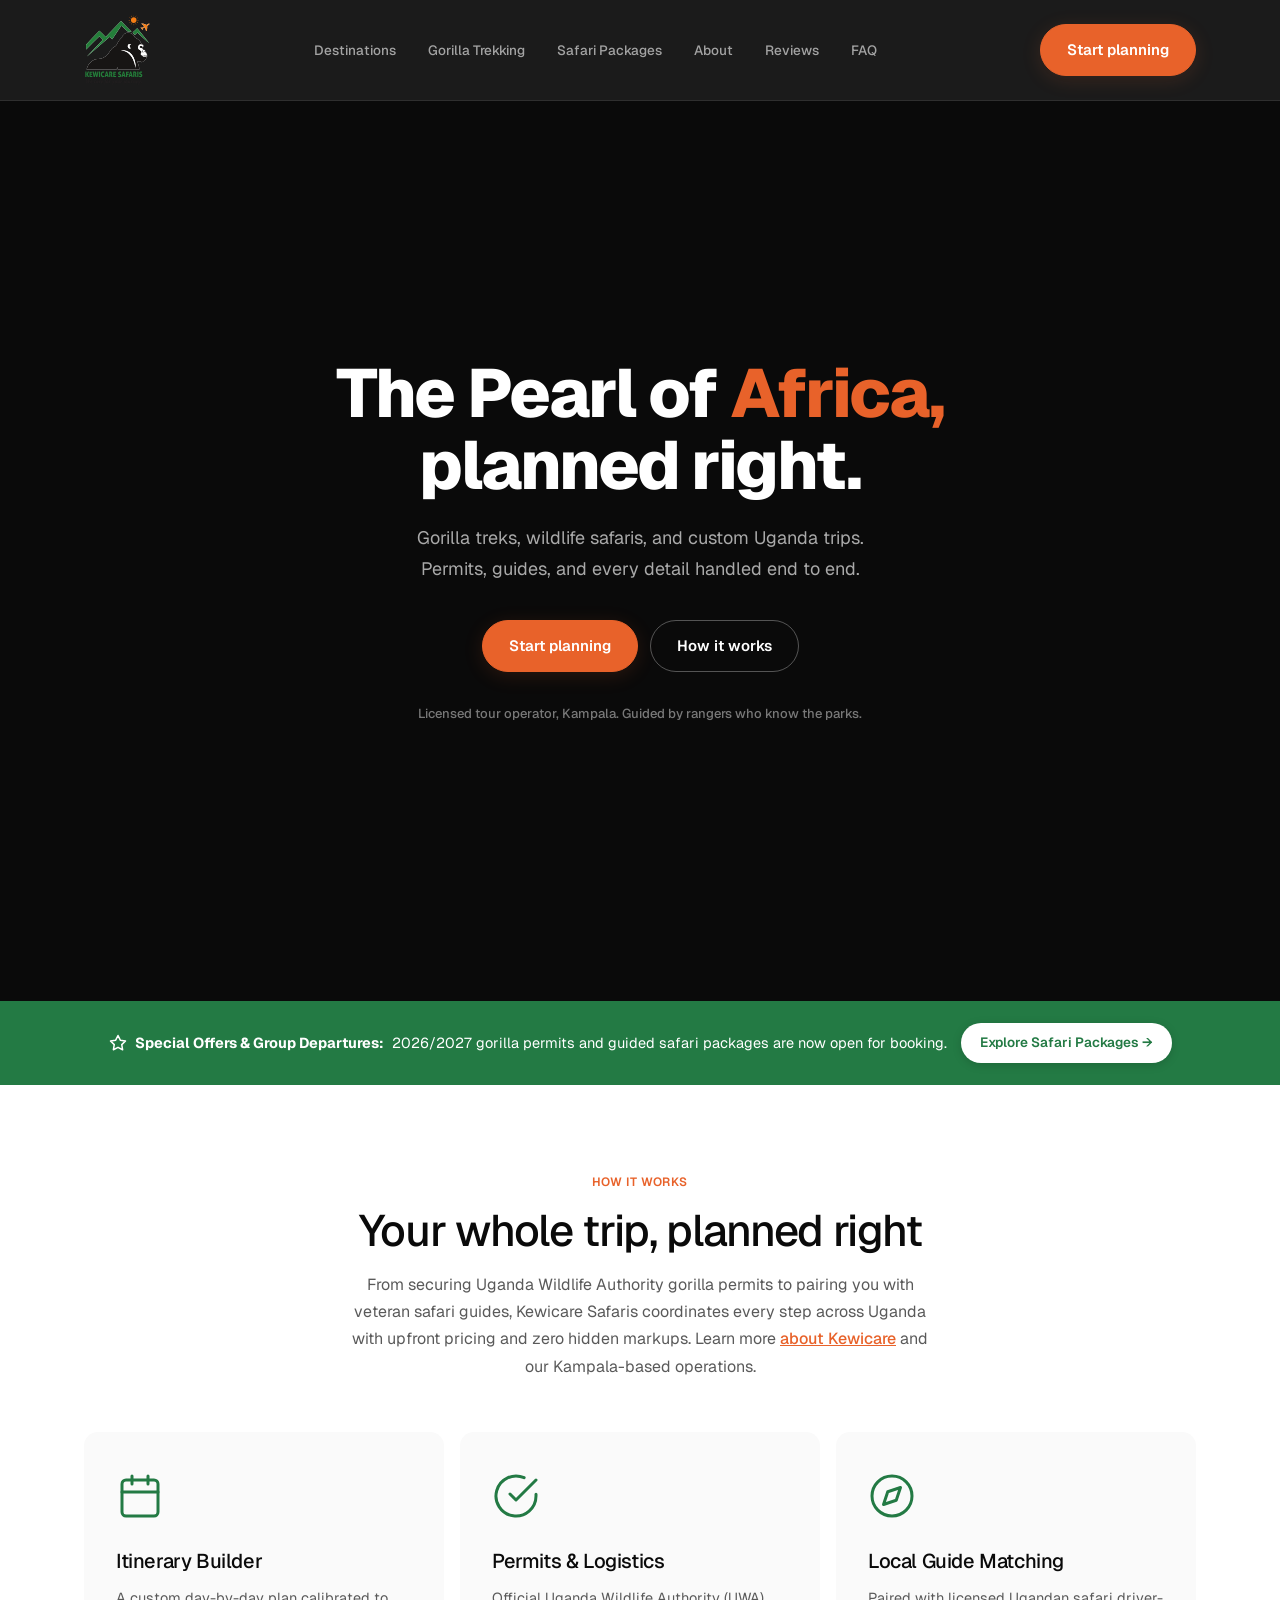
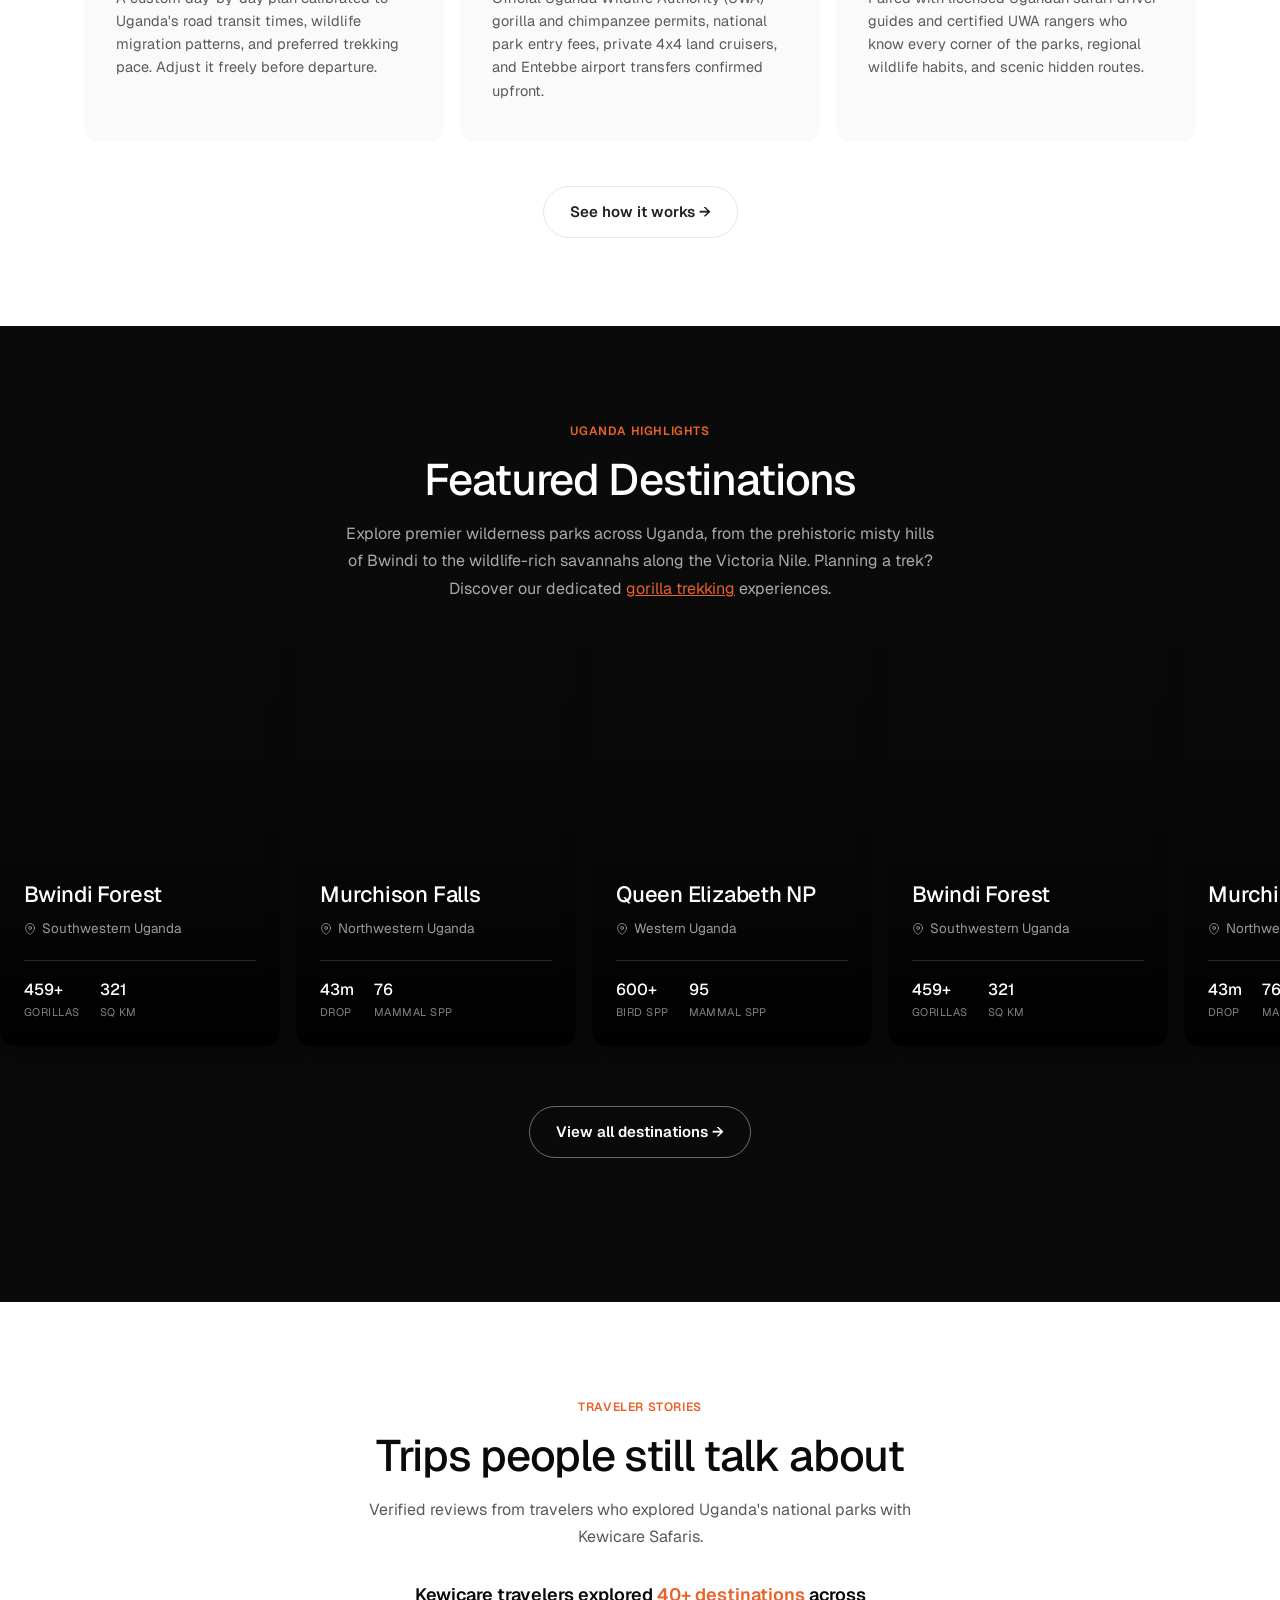
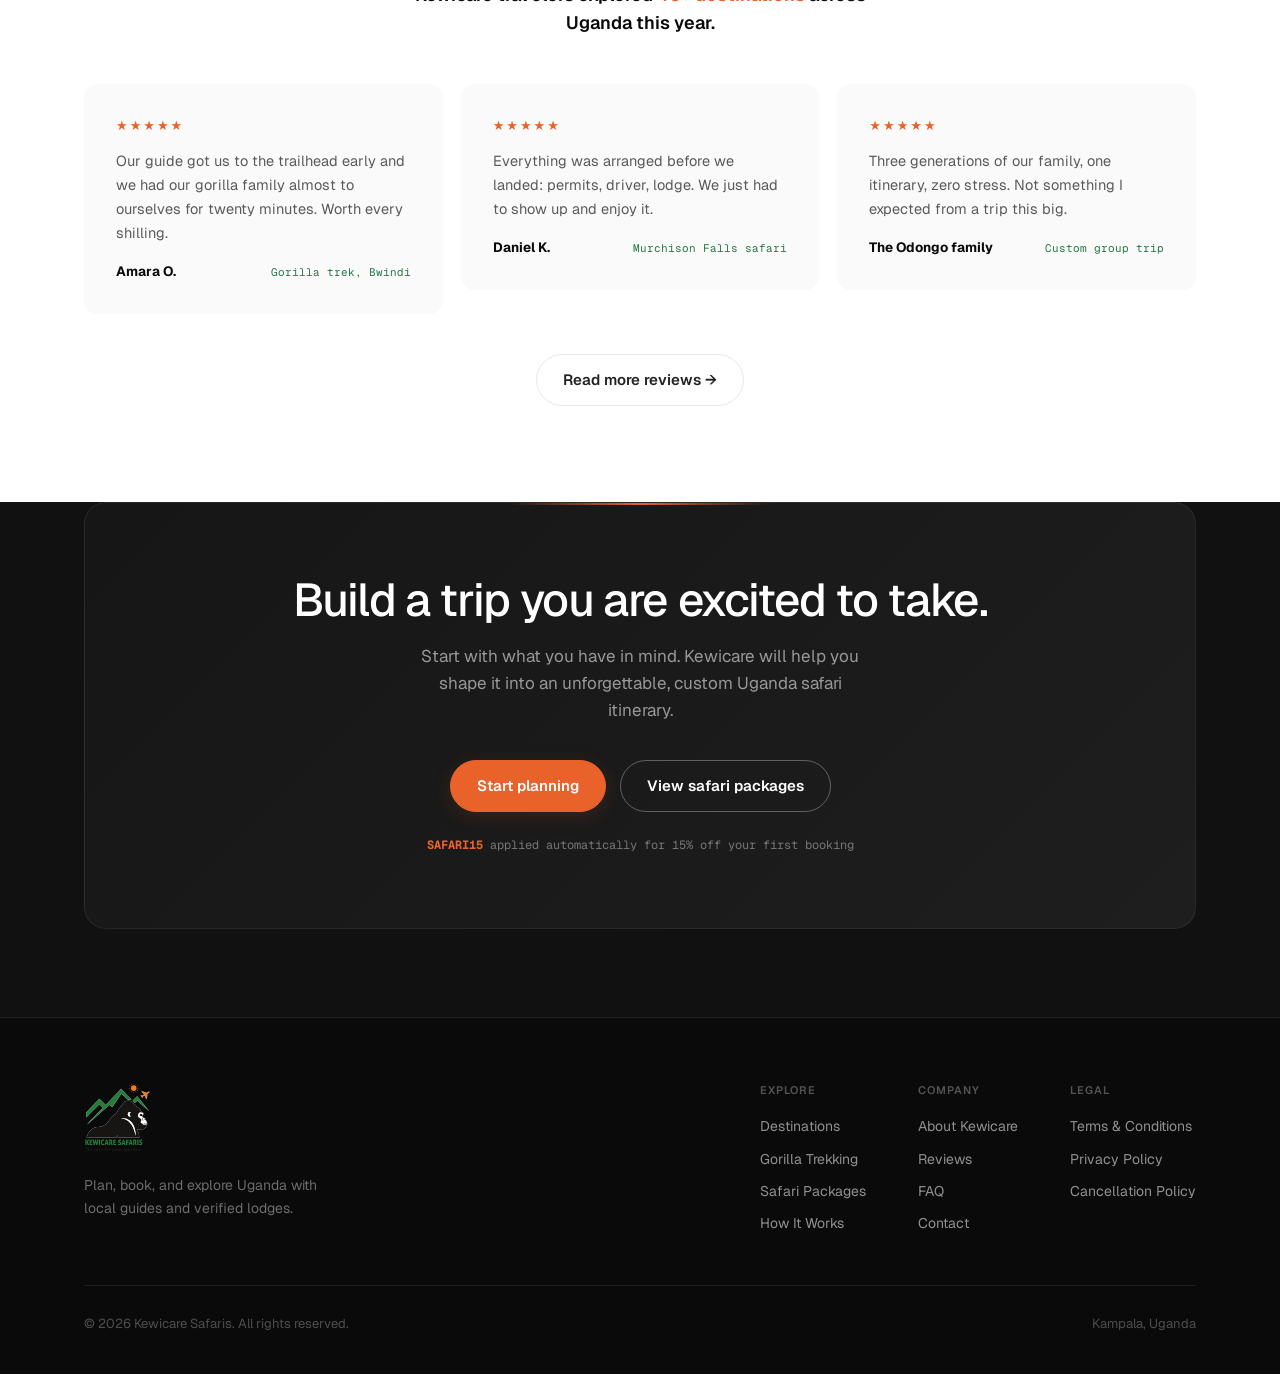
==== index.html @ a8f59663 "Optimize hero section image: add responsive AVIF (47KB mobile / 154KB desktop), WebP, preload tags, " ====
<!DOCTYPE html>
<html lang="en">
<head>
<meta charset="UTF-8">
<meta name="viewport" content="width=device-width, initial-scale=1.0">
<title>Kewicare Safaris | Gorilla Trekking &amp; Custom Uganda Safari Trips</title>
<meta name="description" content="Plan gorilla trekking, wildlife safaris, and custom Uganda trips with Kewicare Safaris. Permits, local guides, and itineraries handled end to end.">
<link rel="canonical" href="https://kewicare.com/">
<link rel="icon" type="image/png" href="/logos/favicon.png">
<link rel="icon" type="image/png" sizes="192x192" href="/logos/favicon-192.png">
<link rel="apple-touch-icon" sizes="192x192" href="/logos/favicon-192.png">
<meta name="robots" content="index, follow">
<meta name="theme-color" content="#0a0a0a">

<!-- Open Graph / Facebook -->
<meta property="og:type" content="website">
<meta property="og:site_name" content="Kewicare Safaris">
<meta property="og:title" content="Kewicare Safaris | Gorilla Trekking &amp; Custom Uganda Safari Trips">
<meta property="og:description" content="Plan gorilla trekking, wildlife safaris, and custom Uganda trips with Kewicare Safaris. Permits, local guides, and itineraries handled end to end.">
<meta property="og:url" content="https://kewicare.com/">
<meta property="og:image" content="https://kewicare.com/logos/kewicare-logo-500px.png">
<meta property="og:locale" content="en_US">

<!-- Twitter Card -->
<meta name="twitter:card" content="summary_large_image">
<meta name="twitter:title" content="Kewicare Safaris | Gorilla Trekking &amp; Custom Uganda Safari Trips">
<meta name="twitter:description" content="Plan gorilla trekking, wildlife safaris, and custom Uganda trips with Kewicare Safaris. Permits, local guides, and itineraries handled end to end.">
<meta name="twitter:image" content="https://kewicare.com/logos/kewicare-logo-500px.png">

<!-- Fonts -->
<link rel="preconnect" href="https://fonts.googleapis.com">
<link rel="preconnect" href="https://fonts.gstatic.com" crossorigin>
<link href="https://fonts.googleapis.com/css2?family=Geist:wght@300;400;500;600;700;800&family=Geist+Mono:wght@400;500;600&display=swap" rel="stylesheet">

<!-- Preload Critical Hero Image for Instant Display -->
<link rel="preload" as="image" href="/hero-section.avif" type="image/avif" media="(min-width: 769px)" fetchpriority="high">
<link rel="preload" as="image" href="/hero-section-mobile.avif" type="image/avif" media="(max-width: 768px)" fetchpriority="high">

<!-- Shared Stylesheet -->
<link rel="stylesheet" href="/css/styles.css">

<!-- Structured Data: WebSite with SearchAction -->
<script type="application/ld+json">
{
  "@context": "https://schema.org",
  "@type": "WebSite",
  "name": "Kewicare Safaris",
  "url": "https://kewicare.com/",
  "potentialAction": {
    "@type": "SearchAction",
    "target": "https://kewicare.com/destinations/?q={search_term_string}",
    "query-input": "required name=search_term_string"
  }
}
</script>

<!-- Structured Data: TravelAgency -->
<script type="application/ld+json">
{
  "@context": "https://schema.org",
  "@type": "TravelAgency",
  "name": "Kewicare Safaris",
  "description": "Plan gorilla trekking, wildlife safaris, and custom Uganda trips with Kewicare Safaris. Permits, local guides, and itineraries handled end to end.",
  "url": "https://kewicare.com/",
  "image": "https://kewicare.com/uganda-safari.jpg",
  "logo": "https://kewicare.com/logos/kewicare-logo-1000px.png",
  "telephone": "+256 700 000000",
  "email": "info@kewicare.com",
  "address": {
    "@type": "PostalAddress",
    "addressLocality": "Kampala",
    "addressCountry": "UG"
  },
  "geo": {
    "@type": "GeoCoordinates",
    "latitude": "0.3476",
    "longitude": "32.5825"
  },
  "openingHoursSpecification": {
    "@type": "OpeningHoursSpecification",
    "dayOfWeek": [
      "Monday",
      "Tuesday",
      "Wednesday",
      "Thursday",
      "Friday",
      "Saturday",
      "Sunday"
    ],
    "opens": "08:00",
    "closes": "20:00"
  },
  "areaServed": {
    "@type": "Country",
    "name": "Uganda"
  },
  "priceRange": "$$"
}
</script>
</head>
<body>

<header>
  <div class="wrap nav">
    <a class="logo" href="#top"><img src="/logos/kewicare-logo.svg" alt="Kewicare Safaris" class="logo-img"></a>
    <ul class="nav-links" id="nav-menu">
      <li><a href="/destinations/">Destinations</a></li>
      <li><a href="/gorilla-trekking/">Gorilla Trekking</a></li>
      <li><a href="/safari-packages/">Safari Packages</a></li>
      <li><a href="/about/">About</a></li>
      <li><a href="/reviews/">Reviews</a></li>
      <li><a href="/faq/">FAQ</a></li>
    </ul>
    <div class="nav-actions">
      <a class="btn btn-primary" href="/contact/">Start planning</a>
      <button id="nav-toggle-btn" class="nav-toggle-btn" aria-expanded="false" aria-controls="nav-menu" aria-label="Toggle menu">
        <svg class="icon-menu" width="22" height="22" viewBox="0 0 24 24" fill="none"><path d="M3 6h18M3 12h18M3 18h18" stroke="currentColor" stroke-width="2" stroke-linecap="round"/></svg>
        <svg class="icon-close" style="display:none;" width="22" height="22" viewBox="0 0 24 24" fill="none"><path d="M18 6L6 18M6 6l12 12" stroke="currentColor" stroke-width="2" stroke-linecap="round"/></svg>
      </button>
    </div>
  </div>
</header>

<main id="top">

  <!-- HERO SECTION -->
  <section class="hero" style="padding:0;">
    <div class="hero-art" aria-hidden="true">
      <picture>
        <source media="(max-width: 768px)" srcset="/hero-section-mobile.avif" type="image/avif">
        <source media="(max-width: 768px)" srcset="/hero-section-mobile.webp" type="image/webp">
        <source media="(max-width: 768px)" srcset="/hero-section-mobile.jpg" type="image/jpeg">
        <source srcset="/hero-section.avif" type="image/avif">
        <source srcset="/hero-section.webp" type="image/webp">
        <img src="/hero-section.jpg" alt="Boat cruising on the River Nile in Uganda with lush green hills and blue sky" style="width:100%;height:100%;object-fit:cover;" loading="eager" fetchpriority="high" decoding="async">
      </picture>
    </div>
    <div class="hero-scrim" aria-hidden="true"></div>
    <div class="hero-body">
      <h1>The Pearl of <em>Africa,</em> planned right.</h1>
      <p class="sub">Gorilla treks, wildlife safaris, and custom Uganda trips. Permits, guides, and every detail handled end to end.</p>
      <div class="hero-ctas">
        <a class="btn btn-primary" href="/contact/">Start planning</a>
        <a class="btn btn-ghost" href="/how-it-works/">How it works</a>
      </div>
      <p class="hero-credential">Licensed tour operator, Kampala. Guided by rangers who know the parks.</p>
    </div>
  </section>

  <!-- SPECIAL OFFERS BANNER -->
  <section style="background: var(--green-mid); padding: 22px 20px; text-align: center; color: var(--white);">
    <div class="wrap" style="display: flex; align-items: center; justify-content: center; gap: 14px; flex-wrap: wrap; font-size: 14.5px;">
      <span style="display: inline-flex; align-items: center; gap: 8px;">
        <svg width="18" height="18" viewBox="0 0 24 24" fill="none" stroke="currentColor" stroke-width="2" stroke-linecap="round" stroke-linejoin="round"><polygon points="12 2 15.09 8.26 22 9.27 17 14.14 18.18 21.02 12 17.77 5.82 21.02 7 14.14 2 9.27 8.91 8.26 12 2"/></svg>
        <strong>Special Offers &amp; Group Departures:</strong> 2026/2027 gorilla permits and guided safari packages are now open for booking.
      </span>
      <a href="/safari-packages/" class="btn" style="background: var(--white); color: var(--green-mid); padding: 8px 18px; font-size: 13.5px; font-weight: 600; box-shadow: 0 2px 10px rgba(0,0,0,0.15);">Explore Safari Packages &rarr;</a>
    </div>
  </section>

  <!-- VALUE PROPOSITION (3 Feature Cards) -->
  <section id="value-prop" style="padding: 88px 0;">
    <div class="wrap">
      <div class="section-head">
        <span class="eyebrow">How It Works</span>
        <h2>Your whole trip, planned right</h2>
        <p>From securing Uganda Wildlife Authority gorilla permits to pairing you with veteran safari guides, Kewicare Safaris coordinates every step across Uganda with upfront pricing and zero hidden markups. Learn more <a href="/about/" style="color: var(--orange); text-decoration: underline; font-weight: 500;">about Kewicare</a> and our Kampala-based operations.</p>
      </div>
      <div class="feature-grid">
        <div class="feature-card reveal-up">
          <svg viewBox="0 0 24 24" fill="none" stroke="currentColor" stroke-width="1.5" stroke-linecap="round" stroke-linejoin="round"><rect x="3" y="4" width="18" height="18" rx="2" ry="2"></rect><line x1="16" y1="2" x2="16" y2="6"></line><line x1="8" y1="2" x2="8" y2="6"></line><line x1="3" y1="10" x2="21" y2="10"></line></svg>
          <h3>Itinerary Builder</h3>
          <p>A custom day-by-day plan calibrated to Uganda's road transit times, wildlife migration patterns, and preferred trekking pace. Adjust it freely before departure.</p>
        </div>
        <div class="feature-card reveal-up">
          <svg viewBox="0 0 24 24" fill="none" stroke="currentColor" stroke-width="1.5" stroke-linecap="round" stroke-linejoin="round"><path d="M22 11.08V12a10 10 0 1 1-5.93-9.14"></path><polyline points="22 4 12 14.01 9 11.01"></polyline></svg>
          <h3>Permits &amp; Logistics</h3>
          <p>Official Uganda Wildlife Authority (UWA) gorilla and chimpanzee permits, national park entry fees, private 4x4 land cruisers, and Entebbe airport transfers confirmed upfront.</p>
        </div>
        <div class="feature-card reveal-up">
          <svg viewBox="0 0 24 24" fill="none" stroke="currentColor" stroke-width="1.5" stroke-linecap="round" stroke-linejoin="round"><circle cx="12" cy="12" r="10"></circle><polygon points="16.24 7.76 14.12 14.12 7.76 16.24 9.88 9.88 16.24 7.76"></polygon></svg>
          <h3>Local Guide Matching</h3>
          <p>Paired with licensed Ugandan safari driver-guides and certified UWA rangers who know every corner of the parks, regional wildlife habits, and scenic hidden routes.</p>
        </div>
      </div>
      <div style="text-align: center; margin-top: 44px;">
        <a href="/how-it-works/" class="btn btn-dark-outline">See how it works &rarr;</a>
      </div>
    </div>
  </section>

  <!-- DESTINATIONS PREVIEW (3 Cards Marquee) -->
  <section style="background: var(--black); padding: 96px 0 80px;">
    <div class="wrap">
      <div class="section-head" style="margin-bottom: 44px;">
        <span class="eyebrow" style="color: var(--orange);">Uganda Highlights</span>
        <h2 style="color: var(--white);">Featured Destinations</h2>
        <p style="color: rgba(255,255,255,.65);">Explore premier wilderness parks across Uganda, from the prehistoric misty hills of Bwindi to the wildlife-rich savannahs along the Victoria Nile. Planning a trek? Discover our dedicated <a href="/gorilla-trekking/" style="color: var(--orange); text-decoration: underline;">gorilla trekking</a> experiences.</p>
      </div>
    </div>
    <div class="dest-carousel-wrap" id="destinations">
      <div class="dest-carousel">
        
        <!-- Bwindi Forest -->
        <a href="/gorilla-trekking/" class="dest-card-img" style="background-image: url('https://images.unsplash.com/photo-1448375240586-882707db888b?auto=format&fit=crop&w=600&q=80');">
          <div class="dest-card-content">
            <h4>Bwindi Forest</h4>
            <div class="loc">
              <svg viewBox="0 0 24 24" fill="none" stroke="currentColor" stroke-width="2" stroke-linecap="round" stroke-linejoin="round"><path d="M21 10c0 7-9 13-9 13s-9-6-9-13a9 9 0 0 1 18 0z"/><circle cx="12" cy="10" r="3"/></svg>
              Southwestern Uganda
            </div>
            <div class="dest-stats-overlay">
              <div class="stat"><span>459+</span>Gorillas</div>
              <div class="stat"><span>321</span>Sq Km</div>
            </div>
          </div>
        </a>

        <!-- Murchison Falls -->
        <a href="/destinations/" class="dest-card-img" style="background-image: url('https://images.unsplash.com/photo-1433086966358-54859d0ed716?auto=format&fit=crop&w=600&q=80');">
          <div class="dest-card-content">
            <h4>Murchison Falls</h4>
            <div class="loc">
              <svg viewBox="0 0 24 24" fill="none" stroke="currentColor" stroke-width="2" stroke-linecap="round" stroke-linejoin="round"><path d="M21 10c0 7-9 13-9 13s-9-6-9-13a9 9 0 0 1 18 0z"/><circle cx="12" cy="10" r="3"/></svg>
              Northwestern Uganda
            </div>
            <div class="dest-stats-overlay">
              <div class="stat"><span>43m</span>Drop</div>
              <div class="stat"><span>76</span>Mammal Spp</div>
            </div>
          </div>
        </a>

        <!-- Queen Elizabeth NP -->
        <a href="/destinations/" class="dest-card-img" style="background-image: url('https://images.unsplash.com/photo-1516426122078-c23e76319801?auto=format&fit=crop&w=600&q=80');">
          <div class="dest-card-content">
            <h4>Queen Elizabeth NP</h4>
            <div class="loc">
              <svg viewBox="0 0 24 24" fill="none" stroke="currentColor" stroke-width="2" stroke-linecap="round" stroke-linejoin="round"><path d="M21 10c0 7-9 13-9 13s-9-6-9-13a9 9 0 0 1 18 0z"/><circle cx="12" cy="10" r="3"/></svg>
              Western Uganda
            </div>
            <div class="dest-stats-overlay">
              <div class="stat"><span>600+</span>Bird Spp</div>
              <div class="stat"><span>95</span>Mammal Spp</div>
            </div>
          </div>
        </a>

      </div>
      <div style="margin-top: 40px; text-align: center;">
        <a href="/destinations/" class="btn btn-ghost" style="border-color: rgba(255,255,255,0.4); color: var(--white);">View all destinations &rarr;</a>
      </div>
    </div>
  </section>

  <!-- SOCIAL PROOF SNIPPET (3 Testimonial Cards) -->
  <section class="reviews-bg" id="reviews" style="padding: 96px 0;">
    <div class="wrap">
      <div class="section-head" style="margin-bottom: 30px;">
        <span class="eyebrow">Traveler Stories</span>
        <h2>Trips people still talk about</h2>
        <p>Verified reviews from travelers who explored Uganda's national parks with Kewicare Safaris.</p>
      </div>
      <p class="stat-line">Kewicare travelers explored <em>40+ destinations</em> across Uganda this year.</p>
      <div class="wall">
        <div class="t-card reveal-up">
          <span class="stars">&#9733;&#9733;&#9733;&#9733;&#9733;</span>
          <p>Our guide got us to the trailhead early and we had our gorilla family almost to ourselves for twenty minutes. Worth every shilling.</p>
          <div class="t-meta">
            <span class="name">Amara O.</span>
            <span class="tag">Gorilla trek, Bwindi</span>
          </div>
        </div>
        <div class="t-card reveal-up">
          <span class="stars">&#9733;&#9733;&#9733;&#9733;&#9733;</span>
          <p>Everything was arranged before we landed: permits, driver, lodge. We just had to show up and enjoy it.</p>
          <div class="t-meta">
            <span class="name">Daniel K.</span>
            <span class="tag">Murchison Falls safari</span>
          </div>
        </div>
        <div class="t-card reveal-up">
          <span class="stars">&#9733;&#9733;&#9733;&#9733;&#9733;</span>
          <p>Three generations of our family, one itinerary, zero stress. Not something I expected from a trip this big.</p>
          <div class="t-meta">
            <span class="name">The Odongo family</span>
            <span class="tag">Custom group trip</span>
          </div>
        </div>
      </div>
      <div style="text-align: center; margin-top: 40px;">
        <a href="/reviews/" class="btn btn-outline">Read more reviews &rarr;</a>
      </div>
    </div>
  </section>

  <!-- FINAL CTA SECTION -->
  <section class="final-cta-section" id="cta" style="padding: 0 0 88px;">
    <div class="wrap">
      <div class="final-cta">
        <h2>Build a trip you are excited to take.</h2>
        <p class="sub-text">Start with what you have in mind. Kewicare will help you shape it into an unforgettable, custom Uganda safari itinerary.</p>
        <div style="display: flex; gap: 14px; justify-content: center; flex-wrap: wrap;">
          <a class="btn btn-primary" href="/contact/">Start planning</a>
          <a class="btn btn-ghost" href="/safari-packages/">View safari packages</a>
        </div>
        <p class="promo"><b>SAFARI15</b> applied automatically for 15% off your first booking</p>
      </div>
    </div>
  </section>

</main>

<footer>
  <div class="wrap">
    <div class="footer-grid">
      <div class="footer-brand">
        <a href="#top"><img src="/logos/kewicare-logo.svg" alt="Kewicare Safaris" class="footer-logo-img"></a>
        <p>Plan, book, and explore Uganda with local guides and verified lodges.</p>
      </div>
      <div class="footer-cols">
        <div class="footer-col">
          <h4>Explore</h4>
          <a href="/destinations/">Destinations</a>
          <a href="/gorilla-trekking/">Gorilla Trekking</a>
          <a href="/safari-packages/">Safari Packages</a>
          <a href="/how-it-works/">How It Works</a>
        </div>
        <div class="footer-col">
          <h4>Company</h4>
          <a href="/about/">About Kewicare</a>
          <a href="/reviews/">Reviews</a>
          <a href="/faq/">FAQ</a>
          <a href="/contact/">Contact</a>
        </div>
        <div class="footer-col">
          <h4>Legal</h4>
          <a href="#">Terms &amp; Conditions</a>
          <a href="#">Privacy Policy</a>
          <a href="#">Cancellation Policy</a>
        </div>
      </div>
    </div>
    <div class="footer-bottom">
      <span>&#169; 2026 Kewicare Safaris. All rights reserved.</span>
      <span>Kampala, Uganda</span>
    </div>
  </div>
</footer>

<script src="/js/main.js"></script>
<script async src="https://www.googletagmanager.com/gtag/js?id=G-98FLEWZEX5"></script>
<script>window.dataLayer=window.dataLayer||[];function gtag(){dataLayer.push(arguments);}gtag("js",new Date());gtag("config","G-98FLEWZEX5");</script>
<script defer src="/_vercel/insights/script.js"></script>
</body>
</html>
---- css/styles.css ----
/* ===== KEWICARE SAFARIS — SHARED STYLES ===== */

/* --- Design Tokens --- */
:root{
  --black:#0a0a0a; --black-soft:#111111; --black-card:#161616; --black-lift:#1e1e1e;
  --orange:#E8622A; --orange-deep:#C4521F; --orange-glow:rgba(232,98,42,.14);
  --green:#1B6B3A; --green-mid:#237A44;
  --white:#ffffff; --grey-50:#fafafa; --grey-100:#f4f4f4; --grey-200:#e8e8e8;
  --grey-400:#a0a0a0; --grey-600:#5a5a5a; --grey-800:#222222;
  --line:rgba(0,0,0,.07); --line-dark:rgba(255,255,255,.09);
  --radius-sm:8px; --radius-md:14px; --radius-lg:22px;
  --font-sans:"Geist",ui-sans-serif,system-ui,-apple-system,"Segoe UI",sans-serif;
  --font-mono:"Geist Mono",ui-monospace,"SFMono-Regular",Consolas,monospace;
  --wrap:1160px;
}

/* --- Reset --- */
*,*::before,*::after{box-sizing:border-box;}
html{scroll-behavior:smooth;}
@media(prefers-reduced-motion:reduce){html{scroll-behavior:auto;}*,*::before,*::after{animation-duration:.001ms!important;transition-duration:.001ms!important;}}
body{margin:0;font-family:var(--font-sans);color:var(--grey-800);background:var(--white);-webkit-font-smoothing:antialiased;text-rendering:optimizeLegibility;line-height:1.6;font-size:15px;}
img,svg{display:block;max-width:100%;}
a{color:inherit;text-decoration:none;}
ul{margin:0;padding:0;list-style:none;}
h1,h2,h3,h4,p{margin:0;}
h1{line-height:1.06;letter-spacing:-.03em;}
h2{line-height:1.12;letter-spacing:-.02em;}
h3{line-height:1.3;letter-spacing:-.01em;}
.wrap{width:100%;max-width:var(--wrap);margin-inline:auto;padding-inline:24px;}
:focus-visible{outline:2px solid var(--orange);outline-offset:3px;border-radius:4px;}
.eyebrow{font-family:var(--font-sans);font-size:12px;letter-spacing:.05em;text-transform:uppercase;font-weight:600;}

/* --- Buttons --- */
.btn{display:inline-flex;align-items:center;justify-content:center;gap:8px;padding:13px 26px;border-radius:999px;font-family:var(--font-sans);font-weight:600;font-size:15px;border:1.5px solid transparent;cursor:pointer;transition:transform .15s,background .2s,box-shadow .2s,border-color .2s;white-space:nowrap;}
.btn:hover{transform:translateY(-2px);}
.btn-primary{background:var(--orange);color:var(--white);border-color:var(--orange);box-shadow:0 4px 20px var(--orange-glow);}
.btn-primary:hover{background:var(--orange-deep);border-color:var(--orange-deep);box-shadow:0 8px 30px rgba(232,98,42,.3);}
.btn-ghost{background:transparent;color:var(--white);border-color:rgba(255,255,255,.3);}
.btn-ghost:hover{background:rgba(255,255,255,.08);border-color:rgba(255,255,255,.55);}
.btn-outline{background:transparent;color:var(--grey-800);border-color:var(--grey-200);}
.btn-outline:hover{background:var(--grey-100);}
.btn-dark-outline{background:transparent;color:var(--grey-800);border:1.5px solid var(--grey-200);}
.btn-dark-outline:hover{background:var(--grey-100);border-color:var(--grey-400);}

/* --- Header / Nav --- */
header{position:sticky;top:0;z-index:50;background:rgba(10,10,10,.93);backdrop-filter:blur(14px);border-bottom:1px solid var(--line-dark);transition:background .3s,box-shadow .3s;}
header.scrolled{background:rgba(10,10,10,.99);box-shadow:0 4px 32px rgba(0,0,0,.35);border-bottom-color:transparent;}
.nav{display:flex;align-items:center;justify-content:space-between;height:100px;color:var(--white);}
.logo{display:flex;align-items:center;}
.logo-img{height:72px;width:auto;display:block;}
.nav-links{display:flex;align-items:center;gap:32px;}
.nav-links a{font-size:13.5px;font-weight:500;color:rgba(255,255,255,.6);transition:color .2s;}
.nav-links a:hover,.nav-links a.active{color:var(--white);}
.nav-actions{display:flex;align-items:center;gap:12px;}
.nav-toggle-btn{display:none;background:transparent;border:none;padding:4px;color:var(--white);cursor:pointer;border-radius:6px;}

@media(max-width:900px){
  .nav-links{position:absolute;top:100px;left:0;right:0;background:var(--black-soft);flex-direction:column;align-items:stretch;padding:0;gap:0;border-bottom:1px solid var(--line-dark);z-index:49;opacity:0;visibility:hidden;transform:translateY(-8px) scaleY(0.98);transform-origin:top center;transition:opacity 0.25s ease, transform 0.25s ease, visibility 0.25s;display:flex;pointer-events:none;}
  .nav-links.open{opacity:1;visibility:visible;transform:translateY(0) scaleY(1);pointer-events:auto;}
  .nav-links li a{display:block;padding:16px 24px;font-size:16px;border-bottom:1px solid var(--line-dark);color:rgba(255,255,255,.75);}
  .nav-links li:last-child a{border-bottom:none;}
  .nav-toggle-btn{display:flex;align-items:center;justify-content:center;width:40px;height:40px;}
  .nav-actions .btn-ghost{display:none;}
}

/* --- Hero --- */
.hero{position:relative;background:var(--black);color:var(--white);overflow:hidden;min-height:100svh;display:flex;flex-direction:column;}
.hero-art{position:absolute;inset:0;width:100%;height:100%;}
.hero-art svg{width:100%;height:100%;}
.hero-scrim{position:absolute;inset:0;background:linear-gradient(160deg,rgba(10,10,10,.5) 0%,rgba(10,10,10,.35) 40%,rgba(10,10,10,.78) 75%,rgba(10,10,10,.97) 100%);}
.hero-body{position:relative;z-index:2;flex:1;display:flex;flex-direction:column;justify-content:center;padding:60px 24px 80px;max-width:720px;margin-inline:auto;width:100%;text-align:center;align-items:center;}
.hero h1{font-size:clamp(36px,6.5vw,68px);font-weight:800;letter-spacing:-0.03em;max-width:15ch;}
.hero h1 em{font-style:normal;color:var(--orange);}
.hero .sub{margin-top:22px;font-size:clamp(15px,1.8vw,18px);color:rgba(255,255,255,.65);max-width:42ch;line-height:1.7;}
.hero-ctas{display:flex;gap:12px;margin-top:36px;flex-wrap:wrap;justify-content:center;}
.hero-credential{margin-top:32px;font-size:13px;font-weight:500;color:rgba(255,255,255,.45);}

/* --- Destination Carousel --- */
.dest-carousel-wrap{width:100%;margin-inline:auto;padding-bottom:64px;position:relative;z-index:2;text-align:center;overflow:hidden;}
.dest-strip-label{font-family:var(--font-sans);font-size:12.5px;letter-spacing:.08em;text-transform:uppercase;color:rgba(255,255,255,.5);margin-bottom:24px;display:inline-block;padding-inline:24px;}
.dest-carousel{display:flex;gap:16px;padding:0 24px 20px;text-align:left;overflow:hidden;}
.dest-carousel.marquee-active{width:max-content;padding:0 0 20px;animation:dest-scroll 40s linear infinite;}
.dest-carousel.marquee-active:hover{animation-play-state:paused;}
@keyframes dest-scroll{0%{transform:translateX(0);}100%{transform:translateX(calc(-50% - 8px));}}
.dest-card-img{flex:0 0 280px;height:400px;border-radius:var(--radius-md);scroll-snap-align:start;position:relative;overflow:hidden;background-color:var(--black);background-size:cover;background-position:center;display:flex;flex-direction:column;justify-content:flex-end;padding:24px;box-shadow:0 12px 30px rgba(0,0,0,0.3);transition:transform 0.4s cubic-bezier(0.16, 1, 0.3, 1);}
.dest-card-img:hover{transform:translateY(-8px);}
.dest-card-img::before{content:"";position:absolute;inset:0;background:linear-gradient(to top, rgba(0,0,0,0.9) 0%, rgba(0,0,0,0.3) 50%, rgba(0,0,0,0) 100%);z-index:1;}
.dest-card-content{position:relative;z-index:2;}
.dest-card-content h4{font-size:22px;font-weight:500;color:var(--white);margin-bottom:6px;letter-spacing:-0.01em;}
.dest-card-content .loc{font-size:13.5px;color:rgba(255,255,255,.6);display:flex;align-items:center;gap:6px;}
.dest-card-content .loc svg{width:12px;height:12px;opacity:0.8;}
.dest-stats-overlay{display:flex;gap:20px;margin-top:20px;border-top:1px solid rgba(255,255,255,0.15);padding-top:16px;}
.dest-stats-overlay .stat{font-size:11px;color:rgba(255,255,255,.5);text-transform:uppercase;letter-spacing:.04em;}
.dest-stats-overlay .stat span{display:block;font-size:16px;font-weight:500;color:var(--white);text-transform:none;letter-spacing:normal;margin-bottom:2px;}

/* --- Sections (shared) --- */
section{padding:96px 0;}
.section-head{max-width:600px;margin:0 auto 52px;text-align:center;}
.section-head .eyebrow{color:var(--orange);margin-bottom:14px;display:block;}
.section-head h2{font-size:clamp(28px,4vw,44px);font-weight:500;letter-spacing:-0.03em;color:var(--black);}
.section-head p{margin-top:16px;font-size:16px;color:var(--grey-600);line-height:1.7;}

/* --- Feature Grid --- */
.feature-grid{display:grid;grid-template-columns:repeat(3,1fr);gap:16px;}
.feature-card{background:var(--grey-50);border:none;border-radius:var(--radius-md);padding:40px 32px;box-shadow:none;transition:background .3s;position:relative;overflow:hidden;}
.feature-card:hover{background:var(--grey-100);}
.feature-card svg{width:48px;height:48px;color:var(--green-mid);margin-bottom:28px;}
.feature-card h3{font-size:20px;font-weight:500;letter-spacing:-0.02em;margin-bottom:12px;color:var(--black);}
.feature-card p{font-size:14.5px;color:var(--grey-600);line-height:1.6;}
@media(max-width:900px){.feature-grid{grid-template-columns:repeat(2,1fr);}}
@media(max-width:560px){.feature-grid{grid-template-columns:1fr;gap:14px;}}

/* --- Compare / Why Kewicare --- */
.compare{background:var(--black);color:var(--white);}
.compare .section-head h2{color:var(--white);}
.compare .section-head p{color:rgba(255,255,255,.55);}
.why-grid{display:grid;grid-template-columns:repeat(2,1fr);gap:20px;}
.why-item{background:rgba(255,255,255,.03);border-radius:var(--radius-md);padding:32px 32px 28px;display:flex;gap:20px;align-items:flex-start;transition:background .3s;border:1px solid rgba(255,255,255,.04);}
.why-item:hover{background:rgba(255,255,255,.06);border-color:rgba(255,255,255,.08);}
.why-check{width:36px;height:36px;border-radius:10px;background:rgba(232,98,42,.1);display:flex;align-items:center;justify-content:center;flex-shrink:0;margin-top:2px;}
.why-check svg{width:18px;height:18px;color:var(--orange);}
.why-item h4{font-size:17px;font-weight:600;color:var(--white);margin-bottom:10px;letter-spacing:-0.01em;}
.why-item p{font-size:14.5px;color:rgba(255,255,255,.5);line-height:1.65;}
.compare-cta{text-align:center;margin-top:52px;}
@media(max-width:640px){.why-grid{grid-template-columns:1fr;}.why-item{padding:24px 22px 22px;}}
.no{color:rgba(255,255,255,.28);}

/* --- Testimonials / Reviews --- */
.reviews-bg{background:var(--white);}
.stat-line{text-align:center;max-width:520px;margin:0 auto 46px;font-size:18px;font-weight:600;color:var(--black);}
.stat-line em{color:var(--orange);font-style:normal;}
.wall{display:grid;grid-template-columns:repeat(3,1fr);gap:18px;align-items:start;}
.t-card{background:var(--grey-50);border:none;border-radius:var(--radius-md);padding:32px;box-shadow:none;transition:background .3s;}
.t-card:hover{background:var(--grey-100);}
.t-card .stars{color:var(--orange);font-size:13px;margin-bottom:12px;display:block;letter-spacing:2px;}
.t-card p{font-size:14.5px;color:var(--grey-600);line-height:1.65;}
.t-meta{margin-top:16px;display:flex;justify-content:space-between;align-items:baseline;font-family:var(--font-mono);font-size:11px;color:var(--grey-400);}
.t-meta .name{font-family:var(--font-sans);font-weight:700;color:var(--black);font-size:13.5px;}
.t-meta .tag{color:var(--green-mid);}

/* --- FAQ --- */
.faq{max-width:700px;margin:0 auto;}
.faq details{border-bottom:1px solid var(--grey-200);padding:22px 0;}
.faq details:first-child{border-top:1px solid var(--grey-200);}
.faq summary{cursor:pointer;list-style:none;display:flex;align-items:center;justify-content:space-between;gap:16px;font-weight:600;font-size:16px;line-height:1.4;color:var(--black);transition:color .2s;}
.faq summary::-webkit-details-marker{display:none;}
.faq summary::after{content:"+";font-size:22px;font-weight:300;color:var(--orange);flex:none;transition:transform .25s;width:28px;text-align:center;}
.faq details[open] summary::after{transform:rotate(45deg);}
.faq details[open] summary{color:var(--orange);}
.faq .a{margin-top:14px;font-size:15px;color:var(--grey-600);max-width:64ch;line-height:1.75;}
.faq .a p{margin-bottom:12px;}
.faq .a p:last-child{margin-bottom:0;}
.faq .a a{color:var(--orange);font-weight:600;text-decoration:underline;text-underline-offset:2px;transition:color .2s;}
.faq .a a:hover{color:var(--orange-deep);}
.faq .a ul{margin:10px 0 14px 20px;list-style:disc;}
.faq .a ul li{margin-bottom:6px;font-size:14.5px;color:var(--grey-600);line-height:1.65;}
.faq .a strong{color:var(--black);font-weight:600;}

/* --- FAQ Categories & Filter Pills --- */
.faq-category-nav{position:sticky;top:100px;z-index:40;background:rgba(255,255,255,.95);backdrop-filter:blur(10px);border-bottom:1px solid var(--grey-200);padding:14px 0;}
@media(max-width:640px){.faq-category-nav{top:80px;}}
.faq-pills{display:flex;gap:10px;overflow-x:auto;padding-bottom:2px;-webkit-overflow-scrolling:touch;scrollbar-width:none;}
.faq-pills::-webkit-scrollbar{display:none;}
.faq-pill{display:inline-block;font-size:13.5px;font-weight:600;color:var(--grey-600);background:var(--grey-100);padding:8px 18px;border-radius:999px;white-space:nowrap;transition:all .2s;border:1px solid transparent;text-decoration:none;}
.faq-pill:hover{background:var(--grey-200);color:var(--black);}
.faq-pill.active{background:var(--orange);color:var(--white);}
.faq-section-block{scroll-margin-top:165px;}

/* --- Final CTA --- */
.final-cta-section{background:var(--black-soft);}
.final-cta{background:linear-gradient(135deg,var(--black-card) 0%,var(--black-lift) 100%);border:1px solid rgba(255,255,255,.07);border-radius:var(--radius-lg);padding:72px 40px;text-align:center;position:relative;overflow:hidden;}
.final-cta::before{content:"";position:absolute;top:0;left:50%;transform:translateX(-50%);width:260px;height:2px;background:linear-gradient(90deg,transparent,var(--orange),transparent);}
.final-cta h2{font-size:clamp(30px,4.5vw,46px);font-weight:500;letter-spacing:-0.03em;color:var(--white);margin-bottom:16px;}
.final-cta .sub-text{color:rgba(255,255,255,.55);font-size:17px;margin-bottom:36px;max-width:42ch;margin-inline:auto;}
.promo{margin-top:24px;font-family:var(--font-mono);font-size:12px;color:rgba(255,255,255,.4);}
.promo b{color:var(--orange);}

/* --- Footer --- */
footer{padding:64px 0 40px;background:var(--black);color:rgba(255,255,255,.55);border-top:1px solid var(--line-dark);}
.footer-grid{display:flex;justify-content:space-between;gap:40px;flex-wrap:wrap;padding-bottom:40px;border-bottom:1px solid var(--line-dark);}
.footer-logo-img{height:72px;width:auto;display:block;margin-bottom:20px;}
.footer-brand p{color:rgba(255,255,255,.4);font-size:14px;max-width:26ch;line-height:1.65;}
.footer-cols{display:flex;gap:52px;flex-wrap:wrap;}
.footer-col h4{font-size:11px;text-transform:uppercase;letter-spacing:.09em;color:rgba(255,255,255,.3);margin-bottom:16px;font-weight:600;}
.footer-col a{display:block;font-size:14px;color:rgba(255,255,255,.55);margin-bottom:10px;transition:color .2s;}
.footer-col a:hover{color:var(--orange);}
.footer-bottom{display:flex;justify-content:space-between;align-items:center;padding-top:28px;font-size:13px;color:rgba(255,255,255,.28);flex-wrap:wrap;gap:10px;}

/* --- Animations --- */
.reveal-up{opacity:0;transform:translateY(28px);transition:opacity .7s cubic-bezier(.2,.8,.2,1),transform .7s cubic-bezier(.2,.8,.2,1);}
.reveal-up.active{opacity:1;transform:translateY(0);}
.feature-grid .feature-card:nth-child(1){transition-delay:.00s;}
.feature-grid .feature-card:nth-child(2){transition-delay:.08s;}
.feature-grid .feature-card:nth-child(3){transition-delay:.16s;}
.feature-grid .feature-card:nth-child(4){transition-delay:.00s;}
.feature-grid .feature-card:nth-child(5){transition-delay:.08s;}
.feature-grid .feature-card:nth-child(6){transition-delay:.16s;}

/* --- Breadcrumbs --- */
.breadcrumb{padding:16px 0 0;font-size:13px;color:var(--grey-400);}
.breadcrumb ol,.breadcrumb ul,.breadcrumb-list{list-style:none;margin:0;padding:0;}
.breadcrumb a{color:var(--grey-600);transition:color .2s;}
.breadcrumb a:hover{color:var(--orange);}
.breadcrumb span{margin:0 8px;color:var(--grey-200);}

/* --- Page Header (inner pages) --- */
.page-header{background:var(--black);color:var(--white);padding:120px 0 72px;text-align:center;position:relative;overflow:hidden;}
.page-header::after{content:"";position:absolute;bottom:0;left:50%;transform:translateX(-50%);width:120px;height:2px;background:linear-gradient(90deg,transparent,var(--orange),transparent);}
.page-header .eyebrow{color:var(--orange);margin-bottom:16px;display:block;}
.page-header h1{font-size:clamp(32px,5vw,52px);font-weight:700;letter-spacing:-0.03em;max-width:18ch;margin:0 auto;}
.page-header p{margin-top:18px;font-size:clamp(15px,1.6vw,18px);color:rgba(255,255,255,.6);max-width:48ch;margin-inline:auto;line-height:1.7;}

/* --- Content Sections (inner pages) --- */
.content-section{padding:80px 0;}
.content-section:nth-child(even){background:var(--grey-50);}
.content-block{max-width:760px;margin:0 auto;}
.content-block h2{font-size:clamp(24px,3.5vw,36px);font-weight:600;letter-spacing:-0.02em;color:var(--black);margin-bottom:20px;}
.content-block h3{font-size:20px;font-weight:600;margin-top:32px;margin-bottom:12px;color:var(--black);}
.content-block h4{font-size:16px;font-weight:600;margin-top:20px;margin-bottom:8px;color:var(--black);}
.content-block p{font-size:16px;color:var(--grey-600);line-height:1.8;margin-bottom:16px;}
.content-block a{color:var(--orange);text-decoration:underline;text-underline-offset:3px;font-weight:500;transition:color .2s;}
.content-block a:hover{color:var(--orange-deep);}
.content-block ul{margin:12px 0 20px 20px;list-style:disc;}
.content-block ul li{font-size:15px;color:var(--grey-600);line-height:1.7;margin-bottom:8px;}
.content-block ol{margin:12px 0 20px 20px;list-style:decimal;}
.content-block ol li{font-size:15px;color:var(--grey-600);line-height:1.7;margin-bottom:8px;}
.content-block strong{color:var(--black);}

/* Content Tables */
.content-table-wrap{width:100%;overflow-x:auto;margin:24px 0 32px;-webkit-overflow-scrolling:touch;border-radius:var(--radius-sm);border:1px solid var(--grey-200);}
.content-table{width:100%;border-collapse:collapse;font-size:14.5px;text-align:left;background:var(--white);}
.content-table th{background:var(--black);color:var(--white);padding:14px 18px;font-weight:600;font-size:13.5px;letter-spacing:.02em;white-space:nowrap;}
.content-table td{padding:14px 18px;border-bottom:1px solid var(--grey-200);color:var(--grey-800);vertical-align:top;}
.content-table tr:last-child td{border-bottom:none;}
.content-table tr:nth-child(even) td{background:var(--grey-50);}
.content-table td strong{color:var(--black);}

/* Packing & Feature Grid for Content Blocks */
.pack-grid{display:grid;grid-template-columns:repeat(2,1fr);gap:16px;margin:24px 0 28px;}
.pack-item{background:var(--white);border:1px solid var(--grey-200);border-radius:var(--radius-sm);padding:18px 20px;display:flex;gap:14px;align-items:flex-start;}
.pack-icon{color:var(--orange);flex-shrink:0;margin-top:2px;display:flex;}
.pack-item h4{font-size:15px;font-weight:600;color:var(--black);margin:0 0 4px;}
.pack-item p{font-size:13.5px;color:var(--grey-600);margin:0;line-height:1.55;}
@media(max-width:640px){.pack-grid{grid-template-columns:1fr;}}


/* --- Destination Grid (full page) --- */
.dest-grid{display:grid;grid-template-columns:repeat(2,1fr);gap:24px;}
.dest-grid .dest-card-img{flex:none;height:440px;width:100%;}
@media(max-width:700px){.dest-grid{grid-template-columns:1fr;}.dest-grid .dest-card-img{height:360px;}}

/* --- Contact Form --- */
.contact-grid{display:grid;grid-template-columns:1fr 1fr;gap:48px;align-items:start;}
.contact-info h3{font-size:20px;font-weight:600;color:var(--black);margin-bottom:16px;}
.contact-info p{font-size:15px;color:var(--grey-600);line-height:1.7;margin-bottom:24px;}
.contact-channel{display:flex;align-items:center;gap:14px;padding:16px 0;border-bottom:1px solid var(--grey-200);}
.contact-channel:last-child{border-bottom:none;}
.contact-channel svg{width:22px;height:22px;color:var(--orange);flex-shrink:0;}
.contact-channel .channel-label{font-size:12px;color:var(--grey-400);text-transform:uppercase;letter-spacing:.04em;}
.contact-channel .channel-value{font-size:15px;color:var(--black);font-weight:500;}
.contact-channel .channel-value a{color:var(--orange);transition:color .2s;}
.contact-channel .channel-value a:hover{color:var(--orange-deep);}

.contact-form label{display:block;font-size:13px;font-weight:600;color:var(--black);margin-bottom:6px;margin-top:20px;}
.contact-form label:first-child{margin-top:0;}
.contact-form input,.contact-form select,.contact-form textarea{width:100%;padding:13px 16px;border:1.5px solid var(--grey-200);border-radius:var(--radius-sm);font-family:var(--font-sans);font-size:15px;color:var(--grey-800);background:var(--white);transition:border-color .2s;}
.contact-form input:focus,.contact-form select:focus,.contact-form textarea:focus{outline:none;border-color:var(--orange);}
.contact-form textarea{resize:vertical;min-height:120px;}
.contact-form .btn{margin-top:24px;width:100%;}

@media(max-width:768px){.contact-grid{grid-template-columns:1fr;gap:32px;}}

/* --- Info Box / Highlight --- */
.info-box{background:var(--orange-glow);border:1px solid rgba(232,98,42,.2);border-radius:var(--radius-md);padding:28px 32px;margin:28px 0;}
.info-box h4{font-size:16px;font-weight:600;color:var(--orange-deep);margin-bottom:8px;}
.info-box p{font-size:14.5px;color:var(--grey-600);line-height:1.65;margin-bottom:0;}

/* --- Stats Row --- */
.stats-row{display:flex;gap:32px;justify-content:center;flex-wrap:wrap;padding:40px 0;}
.stat-item{text-align:center;min-width:120px;}
.stat-item .stat-number{font-size:clamp(28px,4vw,42px);font-weight:700;color:var(--orange);letter-spacing:-0.02em;}
.stat-item .stat-label{font-size:13px;color:var(--grey-400);text-transform:uppercase;letter-spacing:.04em;margin-top:4px;}

/* --- Responsive overrides --- */
@media(max-width:900px){.wall{grid-template-columns:repeat(2,1fr);}.footer-cols{gap:28px;}}
@media(max-width:640px){
  .nav{height:80px;}
  .logo-img{height:58px;}
  .nav-links{top:80px;}
  section{padding:64px 0;}
  .section-head{margin-bottom:38px;}
  .hero-body{padding:72px 20px 36px;}
  .hero h1{font-size:clamp(32px,9vw,46px);}
  .hero .sub{font-size:15px;}
  .hero-ctas{flex-direction:column;align-items:stretch;width:100%;max-width:310px;}
  .hero-ctas .btn{width:100%;justify-content:center;padding:15px 20px;}
  .dest-carousel-wrap{padding-bottom:40px;}
  .feature-grid{gap:12px;}
  .feature-card{padding:28px 24px;}
  .wall{grid-template-columns:1fr;}
  .final-cta{padding:44px 22px;}
  .final-cta .sub-text{margin-bottom:26px;font-size:15px;}
  .footer-grid{flex-direction:column;gap:28px;}
  .footer-cols{flex-direction:column;gap:22px;}
  .footer-bottom{flex-direction:column;align-items:flex-start;gap:6px;}
  .wrap{padding-inline:18px;}
  .page-header{padding:100px 0 56px;}
  .content-section{padding:56px 0;}
  .stats-row{gap:20px;}
}
@media(max-width:380px){.hero h1{font-size:30px;}}
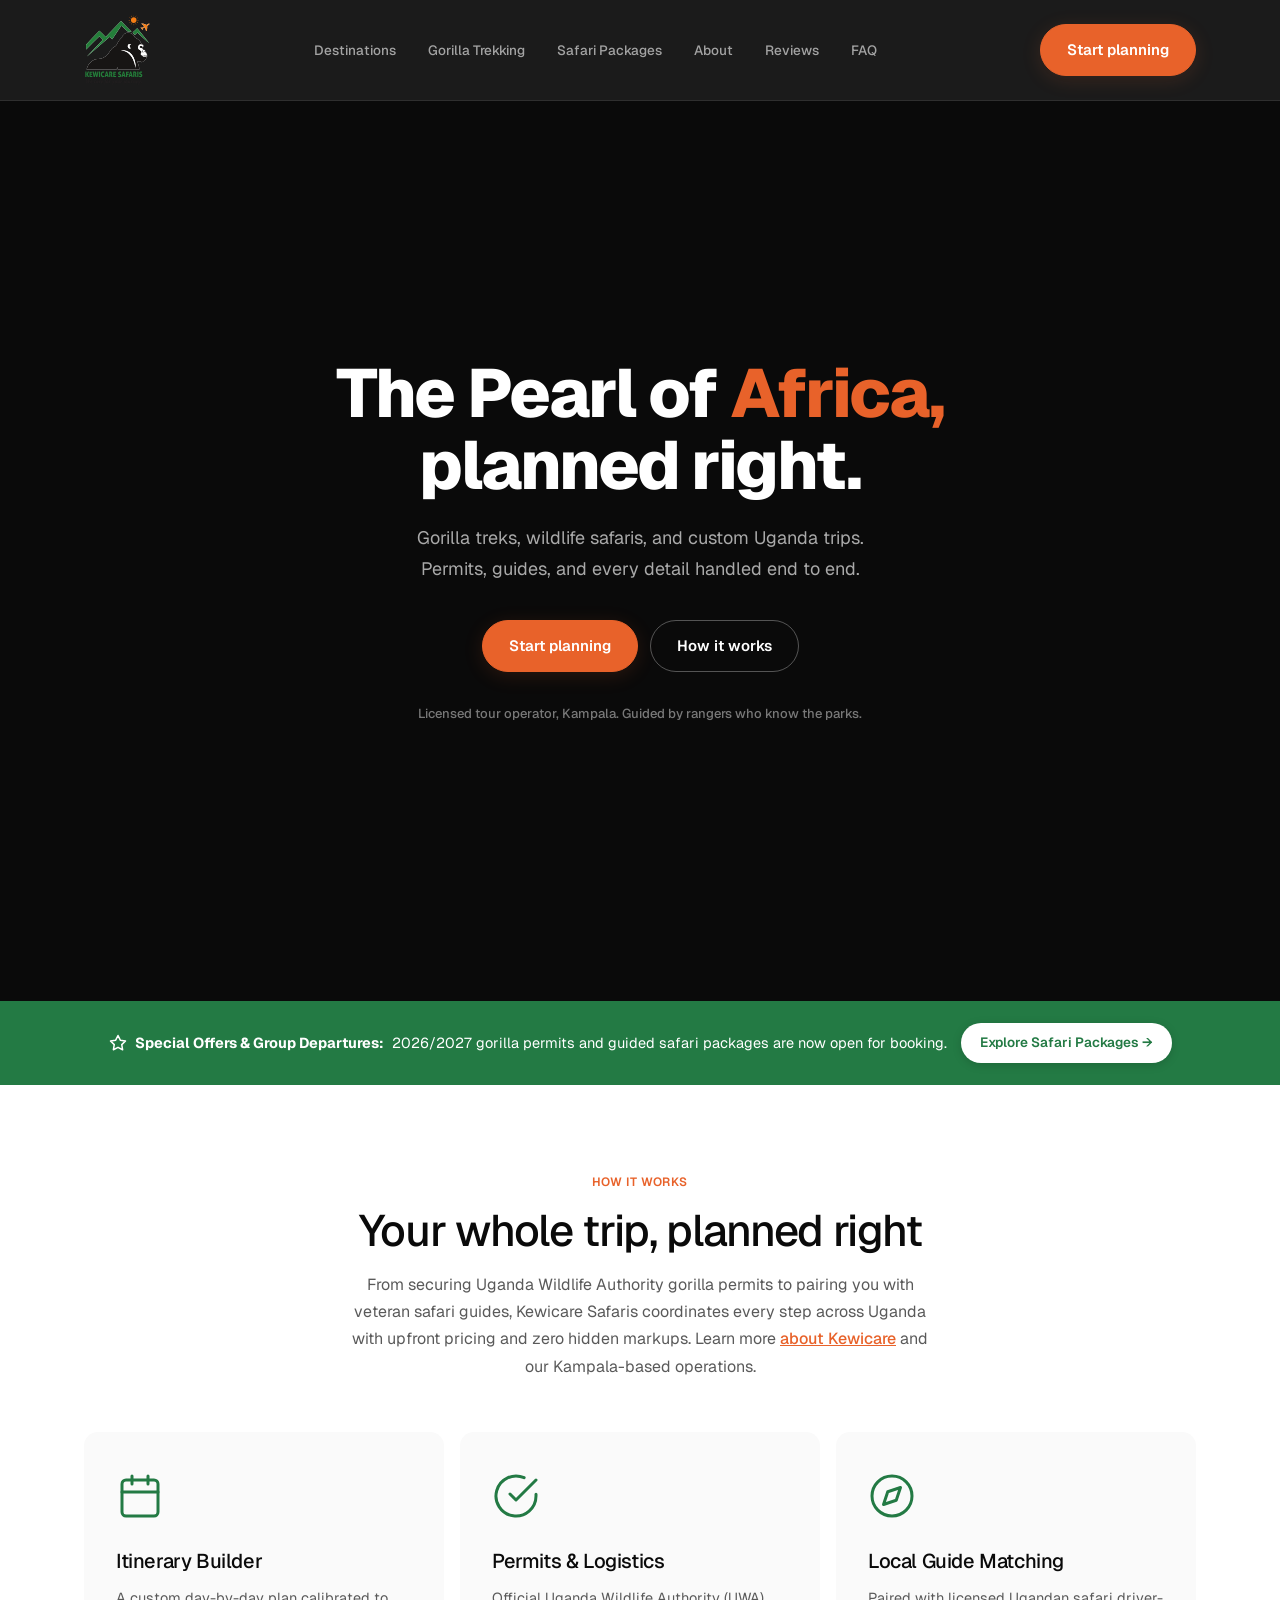
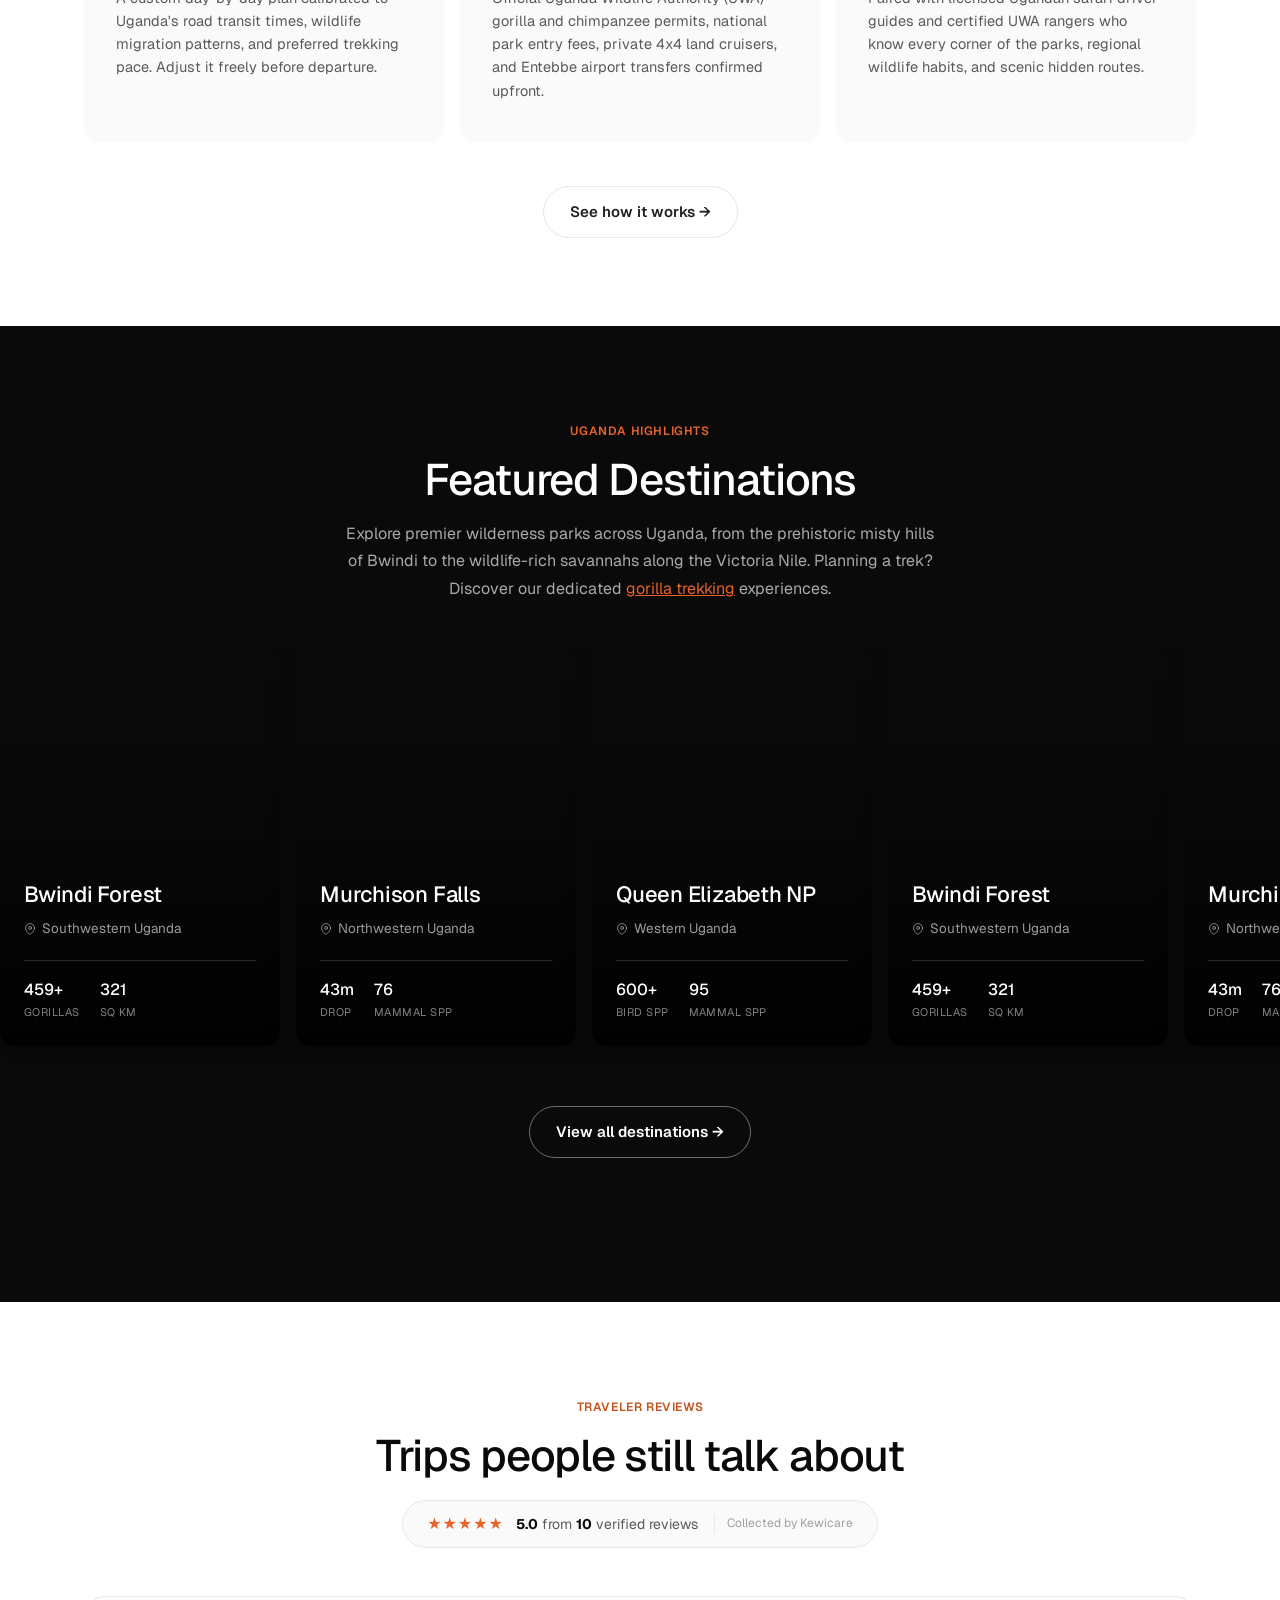
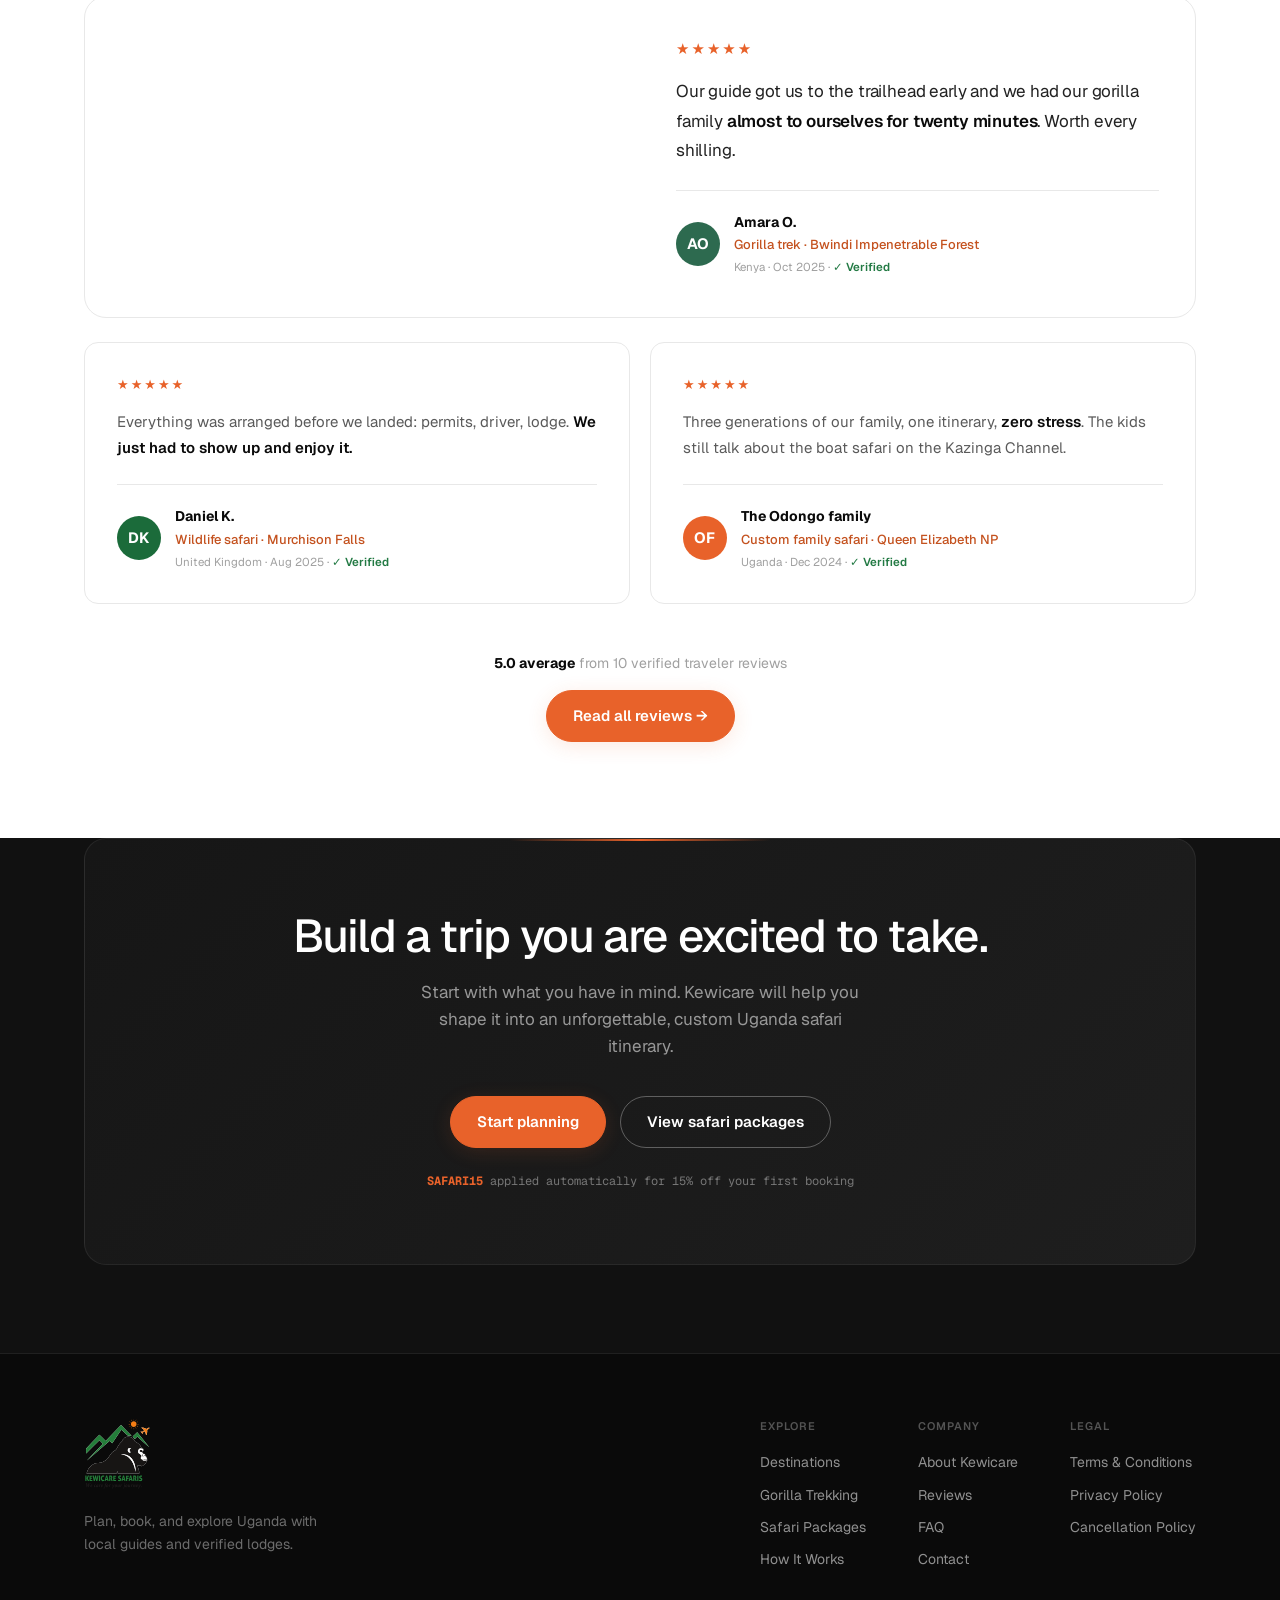
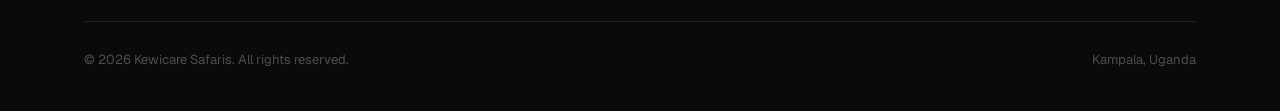
==== commit 2953be4b: "Redesign reviews section + cleanup: fix logo #top links, remove old hero files, rewrite social proof" ====
--- a/index.html
+++ b/index.html
@@ -102,7 +102,7 @@
 
 <header>
   <div class="wrap nav">
-    <a class="logo" href="#top"><img src="/logos/kewicare-logo.svg" alt="Kewicare Safaris" class="logo-img"></a>
+    <a class="logo" href="/"><img src="/logos/kewicare-logo.svg" alt="Kewicare Safaris" class="logo-img"></a>
     <ul class="nav-links" id="nav-menu">
       <li><a href="/destinations/">Destinations</a></li>
       <li><a href="/gorilla-trekking/">Gorilla Trekking</a></li>
@@ -253,44 +253,79 @@
     </div>
   </section>
 
-  <!-- SOCIAL PROOF SNIPPET (3 Testimonial Cards) -->
-  <section class="reviews-bg" id="reviews" style="padding: 96px 0;">
+  <!-- SOCIAL PROOF (Redesigned) -->
+  <section class="reviews-section">
     <div class="wrap">
-      <div class="section-head" style="margin-bottom: 30px;">
-        <span class="eyebrow">Traveler Stories</span>
+
+      <!-- Tight header: headline + aggregate rating, no filler -->
+      <div class="reviews-header">
+        <span class="eyebrow">Traveler Reviews</span>
         <h2>Trips people still talk about</h2>
-        <p>Verified reviews from travelers who explored Uganda's national parks with Kewicare Safaris.</p>
-      </div>
-      <p class="stat-line">Kewicare travelers explored <em>40+ destinations</em> across Uganda this year.</p>
-      <div class="wall">
-        <div class="t-card reveal-up">
+        <div class="aggregate-bar">
+          <span class="stars-lg">&#9733;&#9733;&#9733;&#9733;&#9733;</span>
+          <span><strong>5.0</strong> from <strong>10</strong> verified reviews</span>
+          <span class="source">Collected by Kewicare</span>
+        </div>
+      </div>
+
+      <!-- Featured review: strongest quote, with trip photo -->
+      <div class="review-featured reveal-up">
+        <div class="review-featured-photo" style="background-image: url('https://images.unsplash.com/photo-1448375240586-882707db888b?auto=format&fit=crop&w=800&q=80');" role="img" aria-label="Misty rainforest trail in Bwindi Impenetrable Forest, Uganda"></div>
+        <div class="review-featured-body">
           <span class="stars">&#9733;&#9733;&#9733;&#9733;&#9733;</span>
-          <p>Our guide got us to the trailhead early and we had our gorilla family almost to ourselves for twenty minutes. Worth every shilling.</p>
-          <div class="t-meta">
-            <span class="name">Amara O.</span>
-            <span class="tag">Gorilla trek, Bwindi</span>
-          </div>
-        </div>
-        <div class="t-card reveal-up">
+          <blockquote>
+            <p>Our guide got us to the trailhead early and we had our gorilla family <strong>almost to ourselves for twenty minutes</strong>. Worth every shilling.</p>
+          </blockquote>
+          <div class="reviewer">
+            <div class="reviewer-avatar" style="background:#2D6A4F;">AO</div>
+            <div class="reviewer-info">
+              <span class="reviewer-name">Amara O.</span>
+              <span class="reviewer-trip">Gorilla trek · Bwindi Impenetrable Forest</span>
+              <span class="reviewer-meta">Kenya · Oct 2025 · <span class="verified">✓ Verified</span></span>
+            </div>
+          </div>
+        </div>
+      </div>
+
+      <!-- Two supporting review cards -->
+      <div class="review-grid">
+        <div class="review-card reveal-up">
           <span class="stars">&#9733;&#9733;&#9733;&#9733;&#9733;</span>
-          <p>Everything was arranged before we landed: permits, driver, lodge. We just had to show up and enjoy it.</p>
-          <div class="t-meta">
-            <span class="name">Daniel K.</span>
-            <span class="tag">Murchison Falls safari</span>
-          </div>
-        </div>
-        <div class="t-card reveal-up">
+          <blockquote>
+            <p>Everything was arranged before we landed: permits, driver, lodge. <strong>We just had to show up and enjoy it.</strong></p>
+          </blockquote>
+          <div class="reviewer">
+            <div class="reviewer-avatar" style="background:#1B6B3A;">DK</div>
+            <div class="reviewer-info">
+              <span class="reviewer-name">Daniel K.</span>
+              <span class="reviewer-trip">Wildlife safari · Murchison Falls</span>
+              <span class="reviewer-meta">United Kingdom · Aug 2025 · <span class="verified">✓ Verified</span></span>
+            </div>
+          </div>
+        </div>
+
+        <div class="review-card reveal-up">
           <span class="stars">&#9733;&#9733;&#9733;&#9733;&#9733;</span>
-          <p>Three generations of our family, one itinerary, zero stress. Not something I expected from a trip this big.</p>
-          <div class="t-meta">
-            <span class="name">The Odongo family</span>
-            <span class="tag">Custom group trip</span>
-          </div>
-        </div>
-      </div>
-      <div style="text-align: center; margin-top: 40px;">
-        <a href="/reviews/" class="btn btn-outline">Read more reviews &rarr;</a>
-      </div>
+          <blockquote>
+            <p>Three generations of our family, one itinerary, <strong>zero stress</strong>. The kids still talk about the boat safari on the Kazinga Channel.</p>
+          </blockquote>
+          <div class="reviewer">
+            <div class="reviewer-avatar" style="background:#E8622A;">OF</div>
+            <div class="reviewer-info">
+              <span class="reviewer-name">The Odongo family</span>
+              <span class="reviewer-trip">Custom family safari · Queen Elizabeth NP</span>
+              <span class="reviewer-meta">Uganda · Dec 2024 · <span class="verified">✓ Verified</span></span>
+            </div>
+          </div>
+        </div>
+      </div>
+
+      <!-- CTA with aggregate context -->
+      <div class="reviews-cta">
+        <p class="reviews-cta-context"><strong>5.0 average</strong> from 10 verified traveler reviews</p>
+        <a href="/reviews/" class="btn btn-primary">Read all reviews &rarr;</a>
+      </div>
+
     </div>
   </section>
 
@@ -315,7 +350,7 @@
   <div class="wrap">
     <div class="footer-grid">
       <div class="footer-brand">
-        <a href="#top"><img src="/logos/kewicare-logo.svg" alt="Kewicare Safaris" class="footer-logo-img"></a>
+        <a href="/"><img src="/logos/kewicare-logo.svg" alt="Kewicare Safaris" class="footer-logo-img"></a>
         <p>Plan, book, and explore Uganda with local guides and verified lodges.</p>
       </div>
       <div class="footer-cols">
--- a/css/styles.css
+++ b/css/styles.css
@@ -125,18 +125,55 @@
 @media(max-width:640px){.why-grid{grid-template-columns:1fr;}.why-item{padding:24px 22px 22px;}}
 .no{color:rgba(255,255,255,.28);}
 
-/* --- Testimonials / Reviews --- */
-.reviews-bg{background:var(--white);}
-.stat-line{text-align:center;max-width:520px;margin:0 auto 46px;font-size:18px;font-weight:600;color:var(--black);}
-.stat-line em{color:var(--orange);font-style:normal;}
-.wall{display:grid;grid-template-columns:repeat(3,1fr);gap:18px;align-items:start;}
-.t-card{background:var(--grey-50);border:none;border-radius:var(--radius-md);padding:32px;box-shadow:none;transition:background .3s;}
-.t-card:hover{background:var(--grey-100);}
-.t-card .stars{color:var(--orange);font-size:13px;margin-bottom:12px;display:block;letter-spacing:2px;}
-.t-card p{font-size:14.5px;color:var(--grey-600);line-height:1.65;}
-.t-meta{margin-top:16px;display:flex;justify-content:space-between;align-items:baseline;font-family:var(--font-mono);font-size:11px;color:var(--grey-400);}
-.t-meta .name{font-family:var(--font-sans);font-weight:700;color:var(--black);font-size:13.5px;}
-.t-meta .tag{color:var(--green-mid);}
+/* --- Reviews / Social Proof (redesigned) --- */
+.reviews-section{background:var(--white);padding:96px 0;}
+.reviews-header{text-align:center;margin-bottom:48px;}
+.reviews-header .eyebrow{color:var(--orange-deep);margin-bottom:14px;display:block;}
+.reviews-header h2{font-size:clamp(28px,4vw,44px);font-weight:500;letter-spacing:-.03em;color:var(--black);text-wrap:balance;margin-bottom:20px;}
+.aggregate-bar{display:inline-flex;align-items:center;gap:12px;background:var(--grey-50);border:1px solid var(--grey-200);border-radius:999px;padding:10px 24px;font-size:14px;color:var(--grey-600);}
+.aggregate-bar .stars-lg{color:var(--orange);font-size:16px;letter-spacing:1px;}
+.aggregate-bar strong{color:var(--black);font-weight:700;}
+.aggregate-bar .source{color:var(--grey-400);font-size:12px;border-left:1px solid var(--grey-200);padding-left:12px;margin-left:4px;}
+
+/* Featured review card */
+.review-featured{display:grid;grid-template-columns:1fr 1fr;border-radius:var(--radius-lg);overflow:hidden;border:1px solid var(--grey-200);margin-bottom:24px;min-height:320px;}
+.review-featured-photo{background-size:cover;background-position:center;min-height:280px;}
+.review-featured-body{padding:40px 36px;display:flex;flex-direction:column;justify-content:center;}
+.review-featured-body .stars{color:var(--orange);font-size:15px;letter-spacing:2px;margin-bottom:16px;display:block;}
+.review-featured-body blockquote{margin:0;font-size:17px;color:var(--grey-800);line-height:1.75;letter-spacing:-.01em;}
+.review-featured-body blockquote strong{color:var(--black);font-weight:600;}
+
+/* Review grid */
+.review-grid{display:grid;grid-template-columns:repeat(2,1fr);gap:20px;margin-bottom:40px;}
+.review-card{background:var(--white);border:1px solid var(--grey-200);border-radius:var(--radius-md);padding:32px;display:flex;flex-direction:column;transition:border-color .2s,box-shadow .2s;}
+.review-card:hover{border-color:var(--grey-400);box-shadow:0 4px 20px rgba(0,0,0,.04);}
+.review-card .stars{color:var(--orange);font-size:13px;letter-spacing:2px;margin-bottom:14px;display:block;}
+.review-card blockquote{margin:0;font-size:15px;color:var(--grey-600);line-height:1.7;flex:1;}
+.review-card blockquote strong{color:var(--black);font-weight:600;}
+
+/* Reviewer info (shared between featured + cards) */
+.reviewer{display:flex;align-items:center;gap:14px;margin-top:24px;padding-top:20px;border-top:1px solid var(--grey-200);}
+.reviewer-avatar{width:44px;height:44px;border-radius:50%;display:flex;align-items:center;justify-content:center;font-size:15px;font-weight:700;color:var(--white);flex-shrink:0;letter-spacing:.02em;}
+.reviewer-info{display:flex;flex-direction:column;gap:2px;}
+.reviewer-name{font-size:14px;font-weight:700;color:var(--black);}
+.reviewer-trip{font-size:13px;color:var(--orange-deep);font-weight:500;}
+.reviewer-meta{font-size:11.5px;color:var(--grey-400);}
+.reviewer-meta .verified{color:var(--green-mid);font-weight:600;}
+
+/* Reviews CTA */
+.reviews-cta{text-align:center;padding-top:8px;}
+.reviews-cta-context{font-size:14px;color:var(--grey-400);margin-bottom:16px;}
+.reviews-cta-context strong{color:var(--black);}
+
+@media(max-width:768px){
+  .review-featured{grid-template-columns:1fr;}
+  .review-featured-photo{min-height:220px;}
+  .review-featured-body{padding:28px 24px;}
+  .review-featured-body blockquote{font-size:16px;}
+  .review-grid{grid-template-columns:1fr;}
+  .aggregate-bar{flex-wrap:wrap;justify-content:center;gap:8px;}
+  .aggregate-bar .source{border-left:none;padding-left:0;margin-left:0;}
+}
 
 /* --- FAQ --- */
 .faq{max-width:700px;margin:0 auto;}
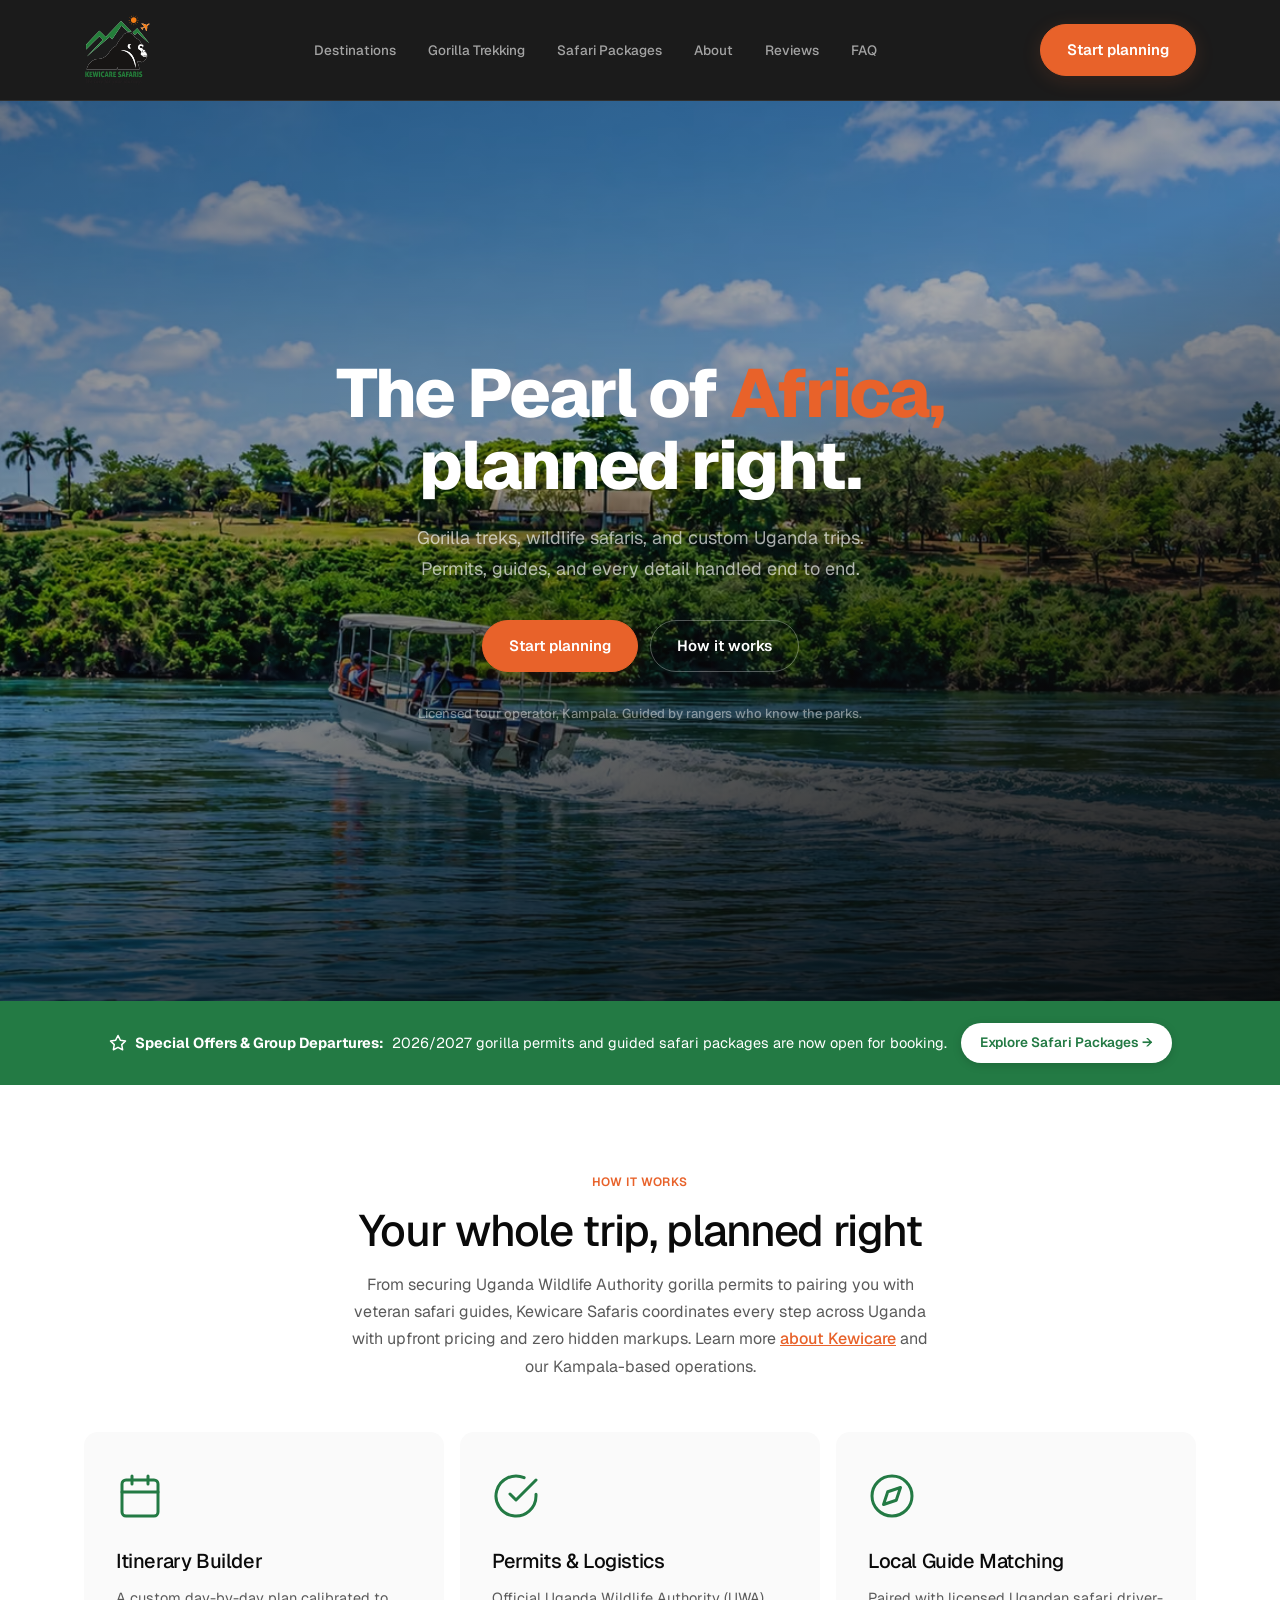
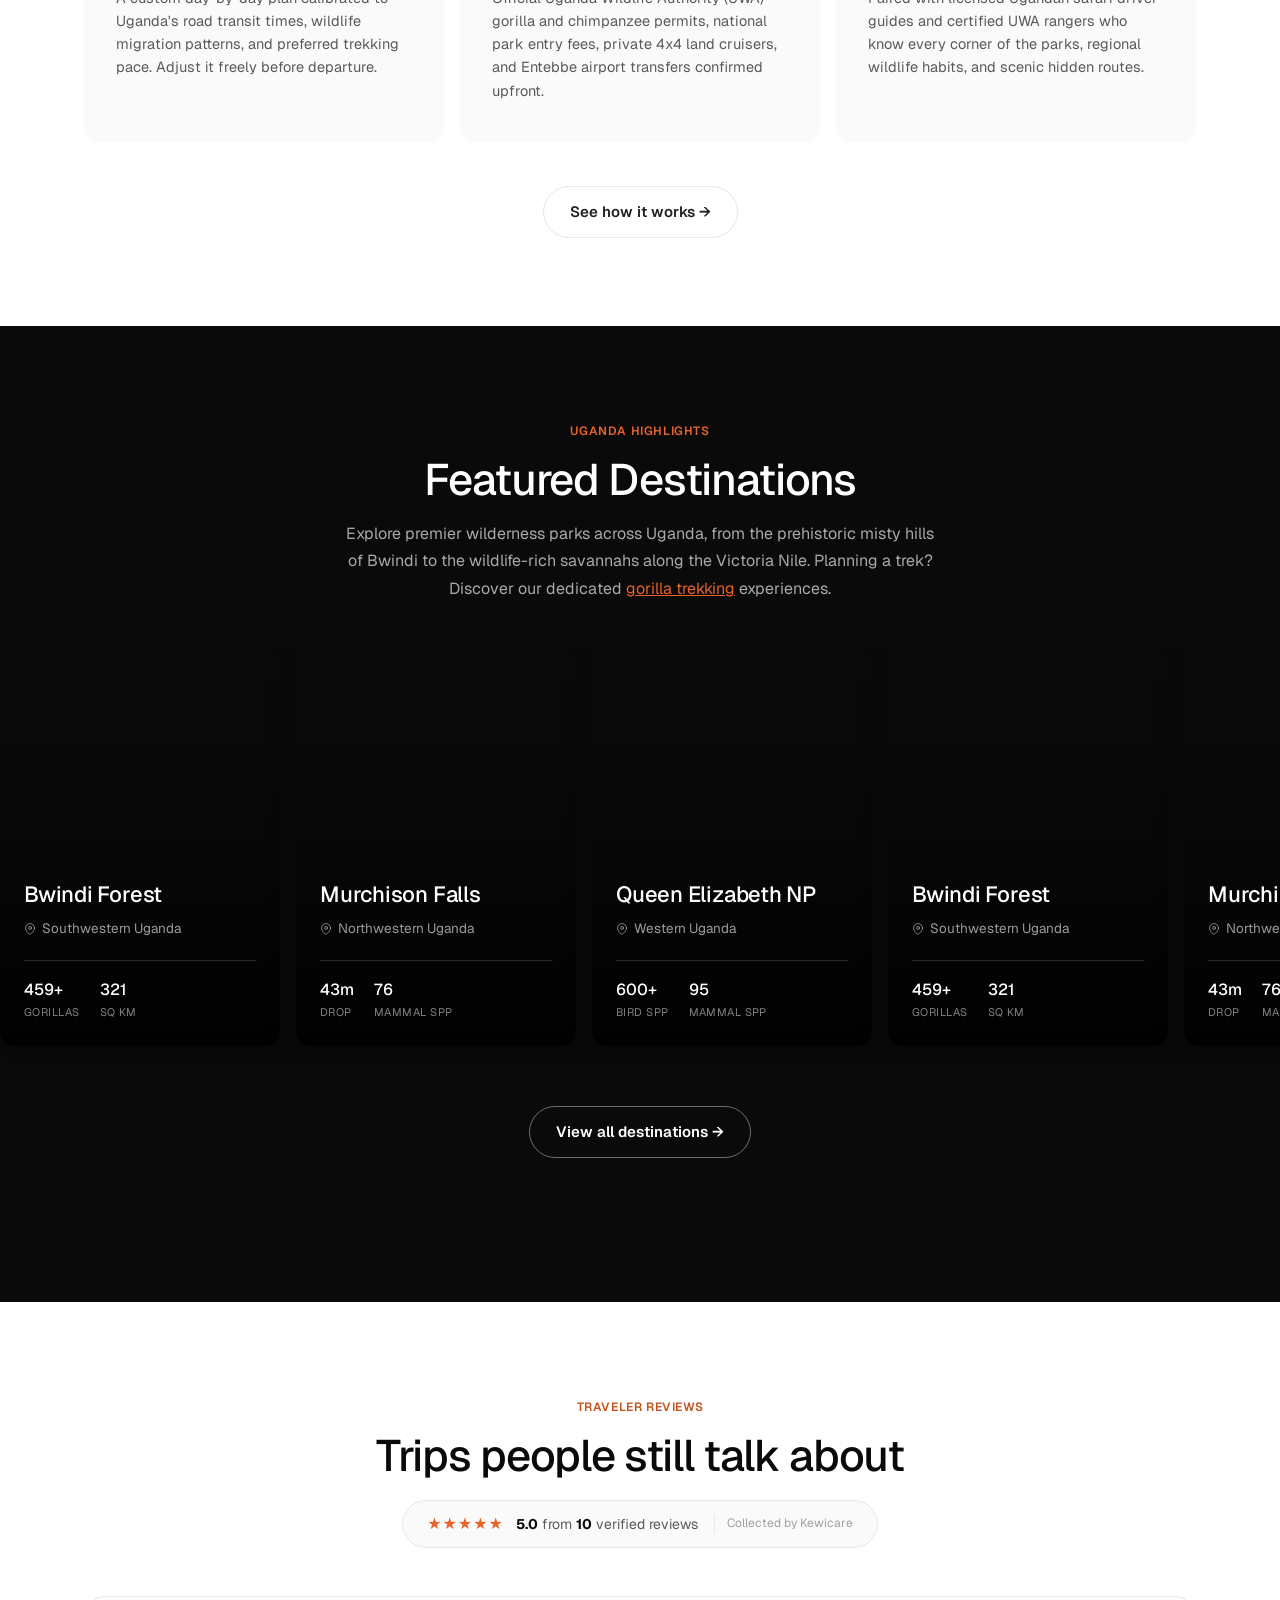
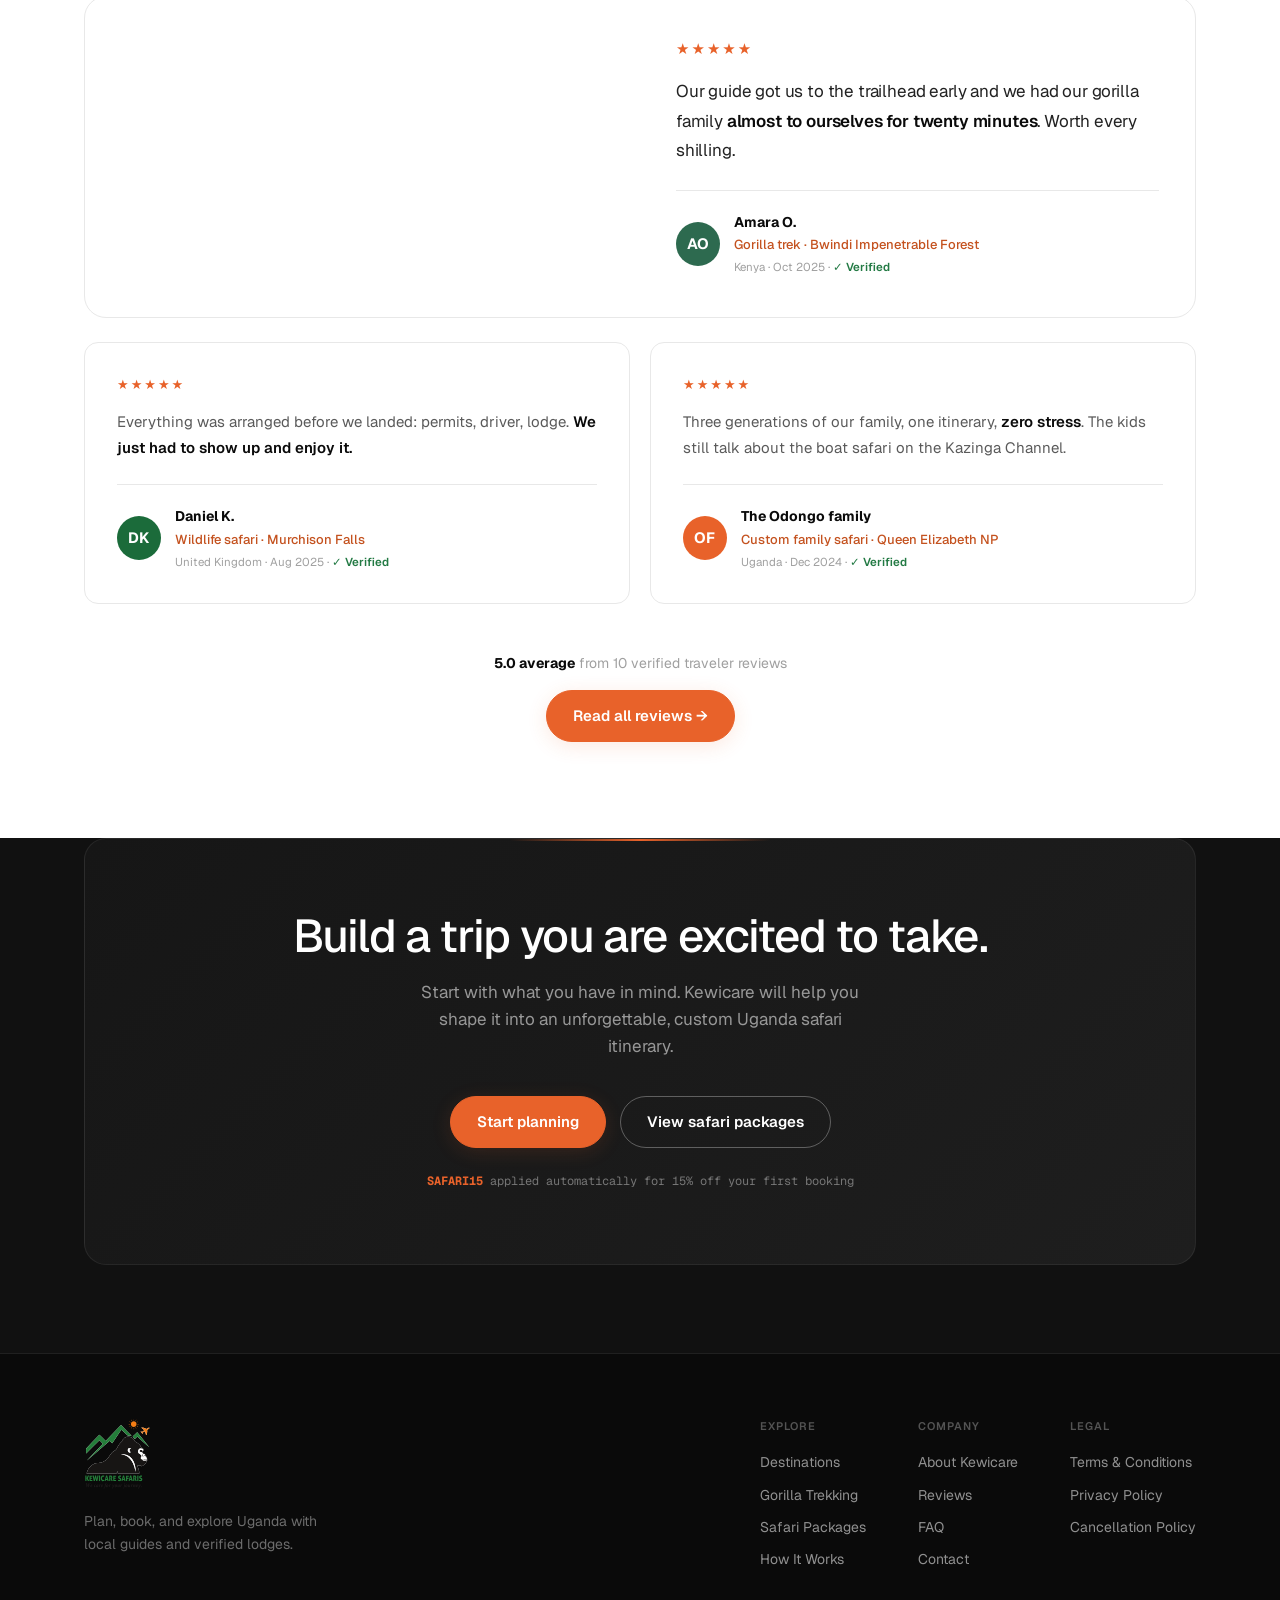
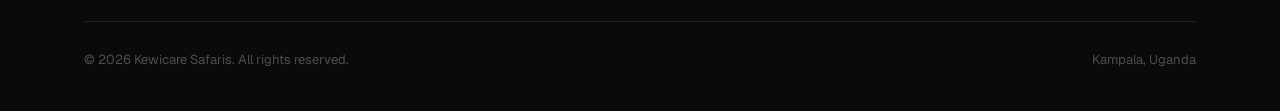
==== commit 7b563f97: "Create dedicated Terms, Privacy Policy, and Cancellation Policy pages and link all site footers" ====
--- a/index.html
+++ b/index.html
@@ -370,9 +370,9 @@
         </div>
         <div class="footer-col">
           <h4>Legal</h4>
-          <a href="#">Terms &amp; Conditions</a>
-          <a href="#">Privacy Policy</a>
-          <a href="#">Cancellation Policy</a>
+          <a href="/terms/">Terms &amp; Conditions</a>
+          <a href="/privacy/">Privacy Policy</a>
+          <a href="/cancellation-policy/">Cancellation Policy</a>
         </div>
       </div>
     </div>
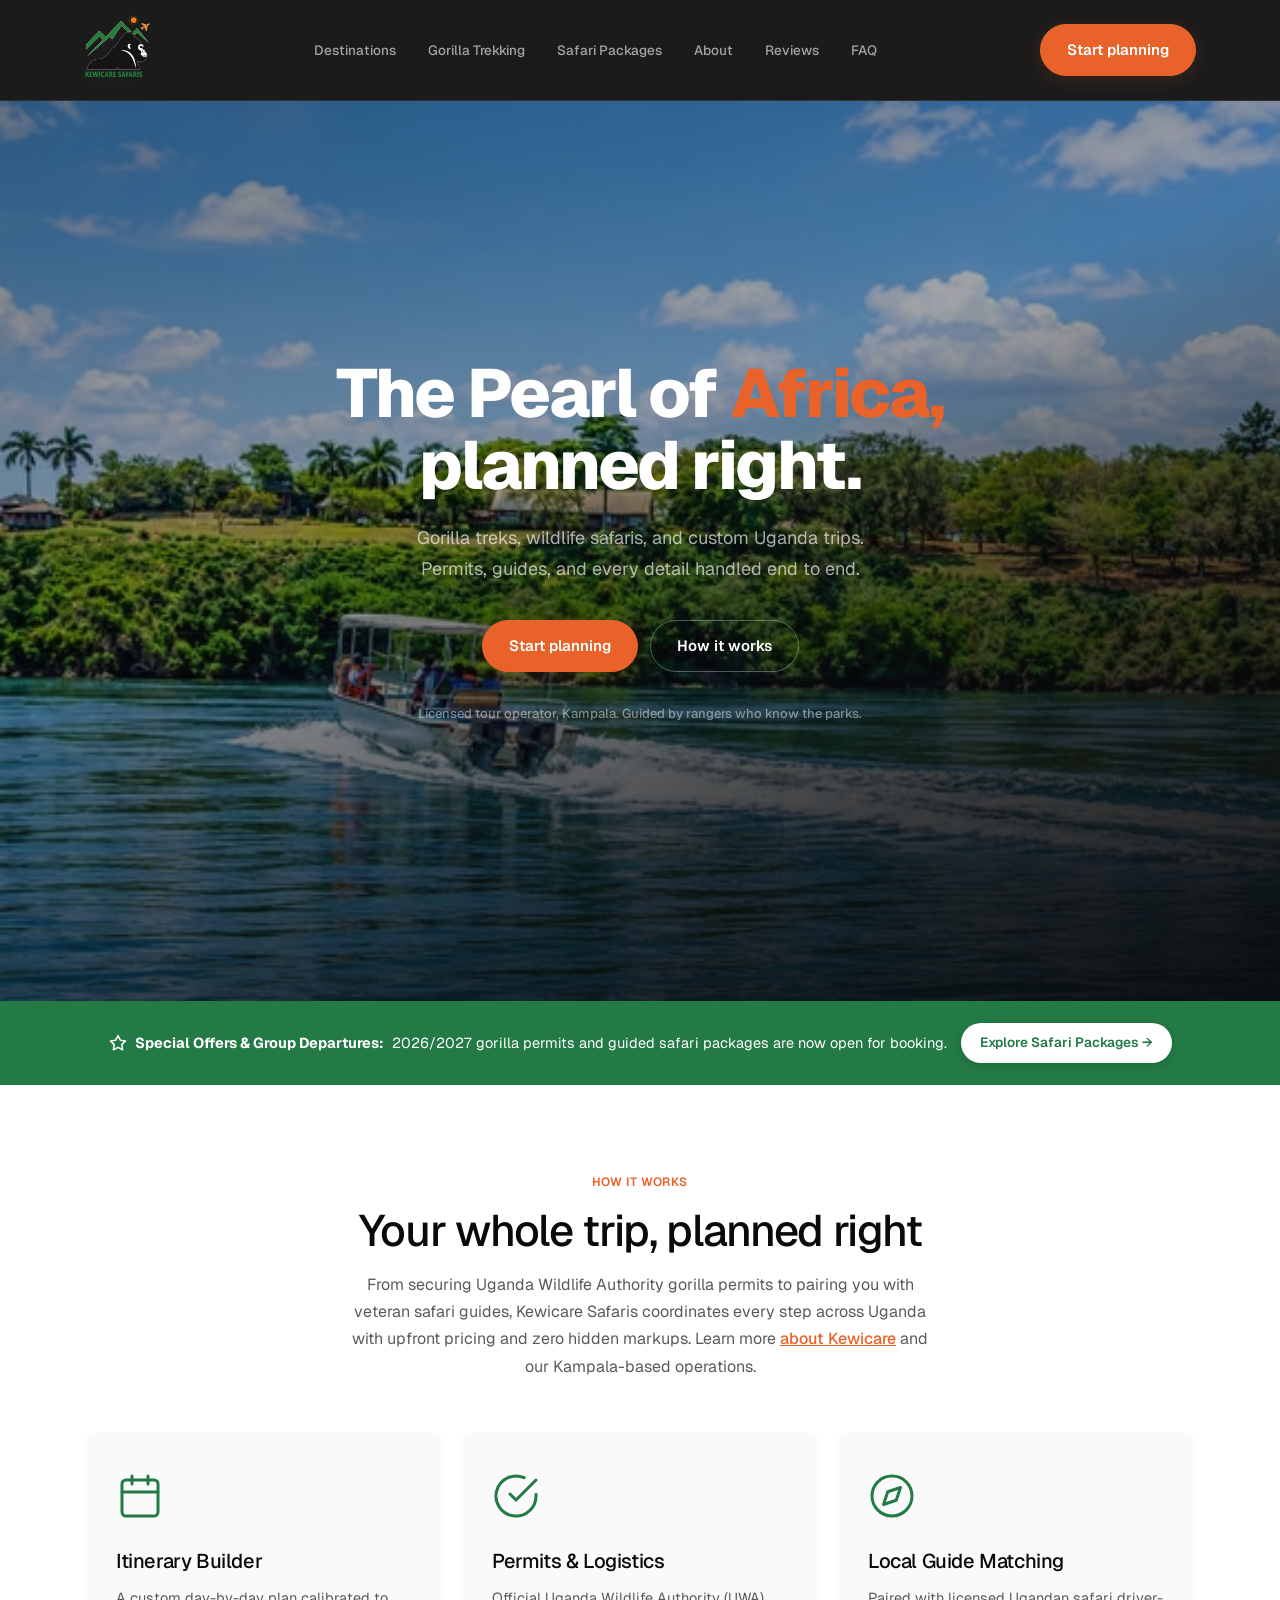
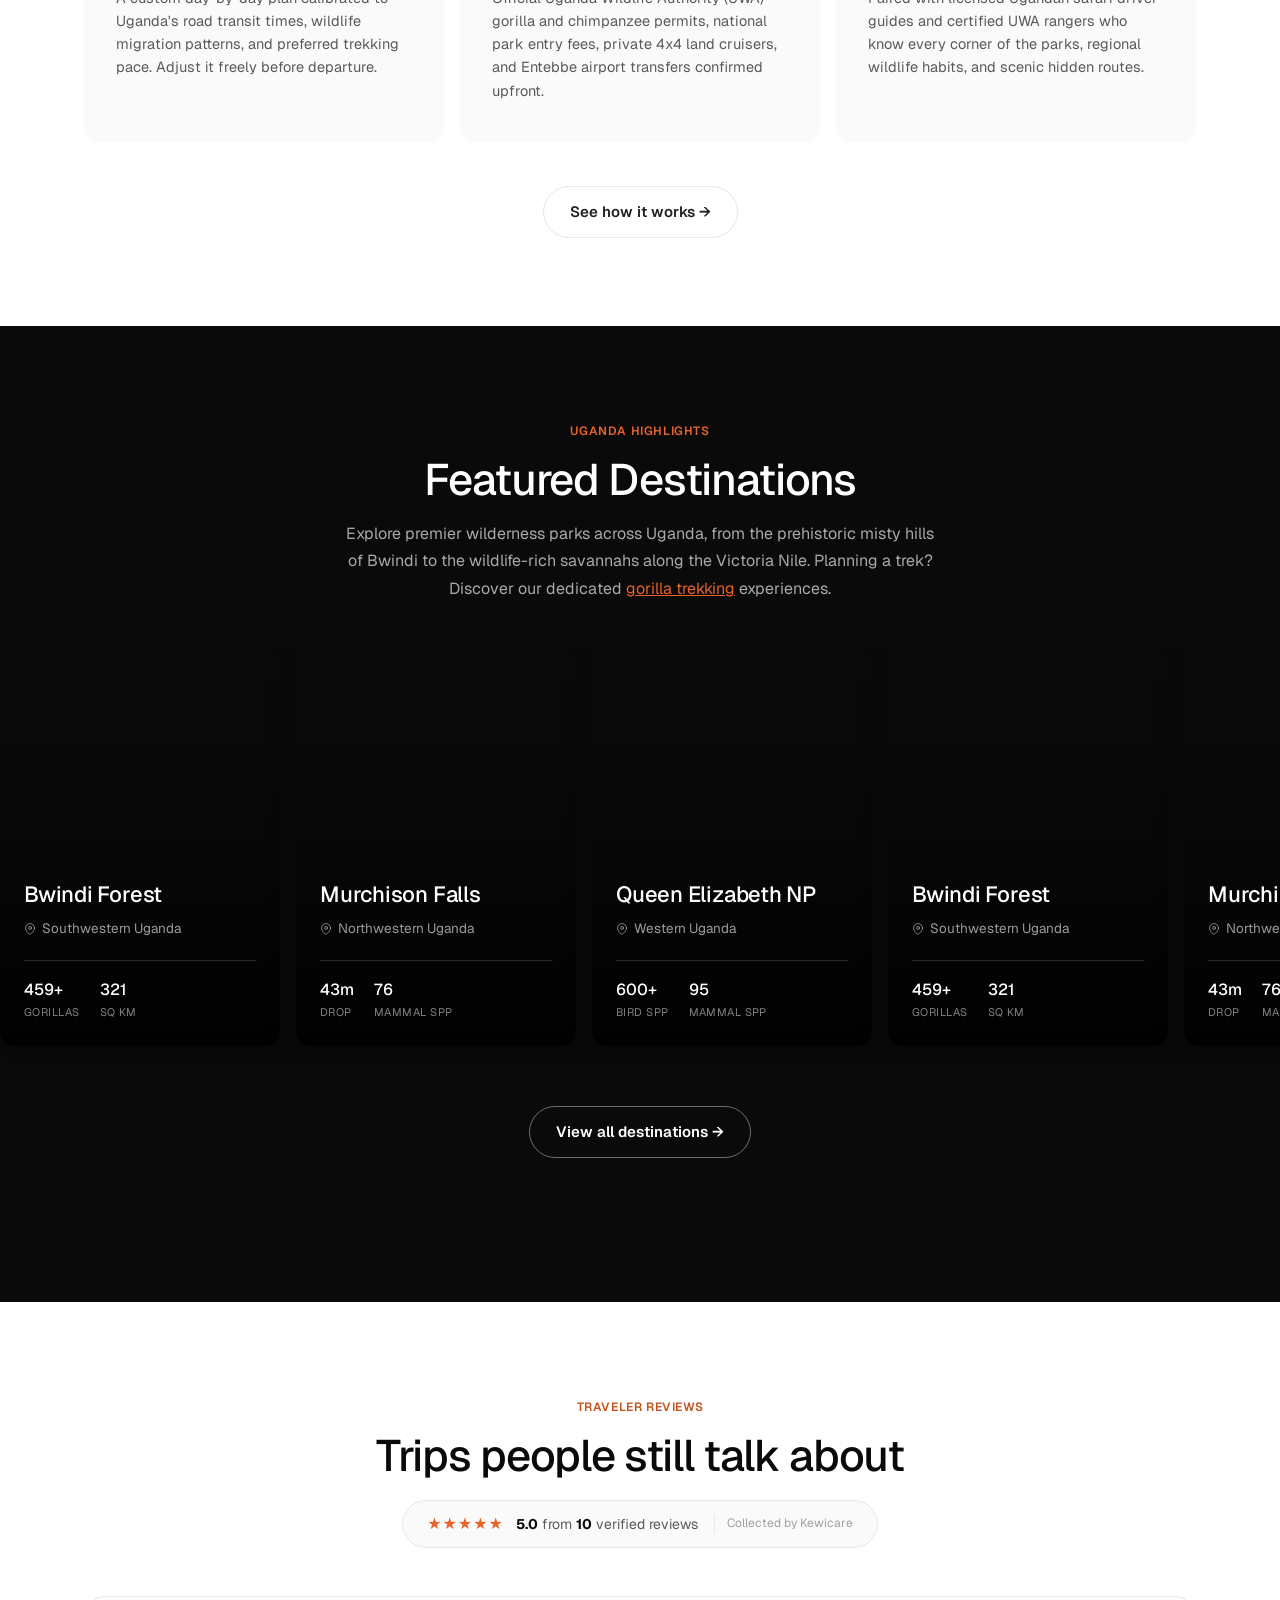
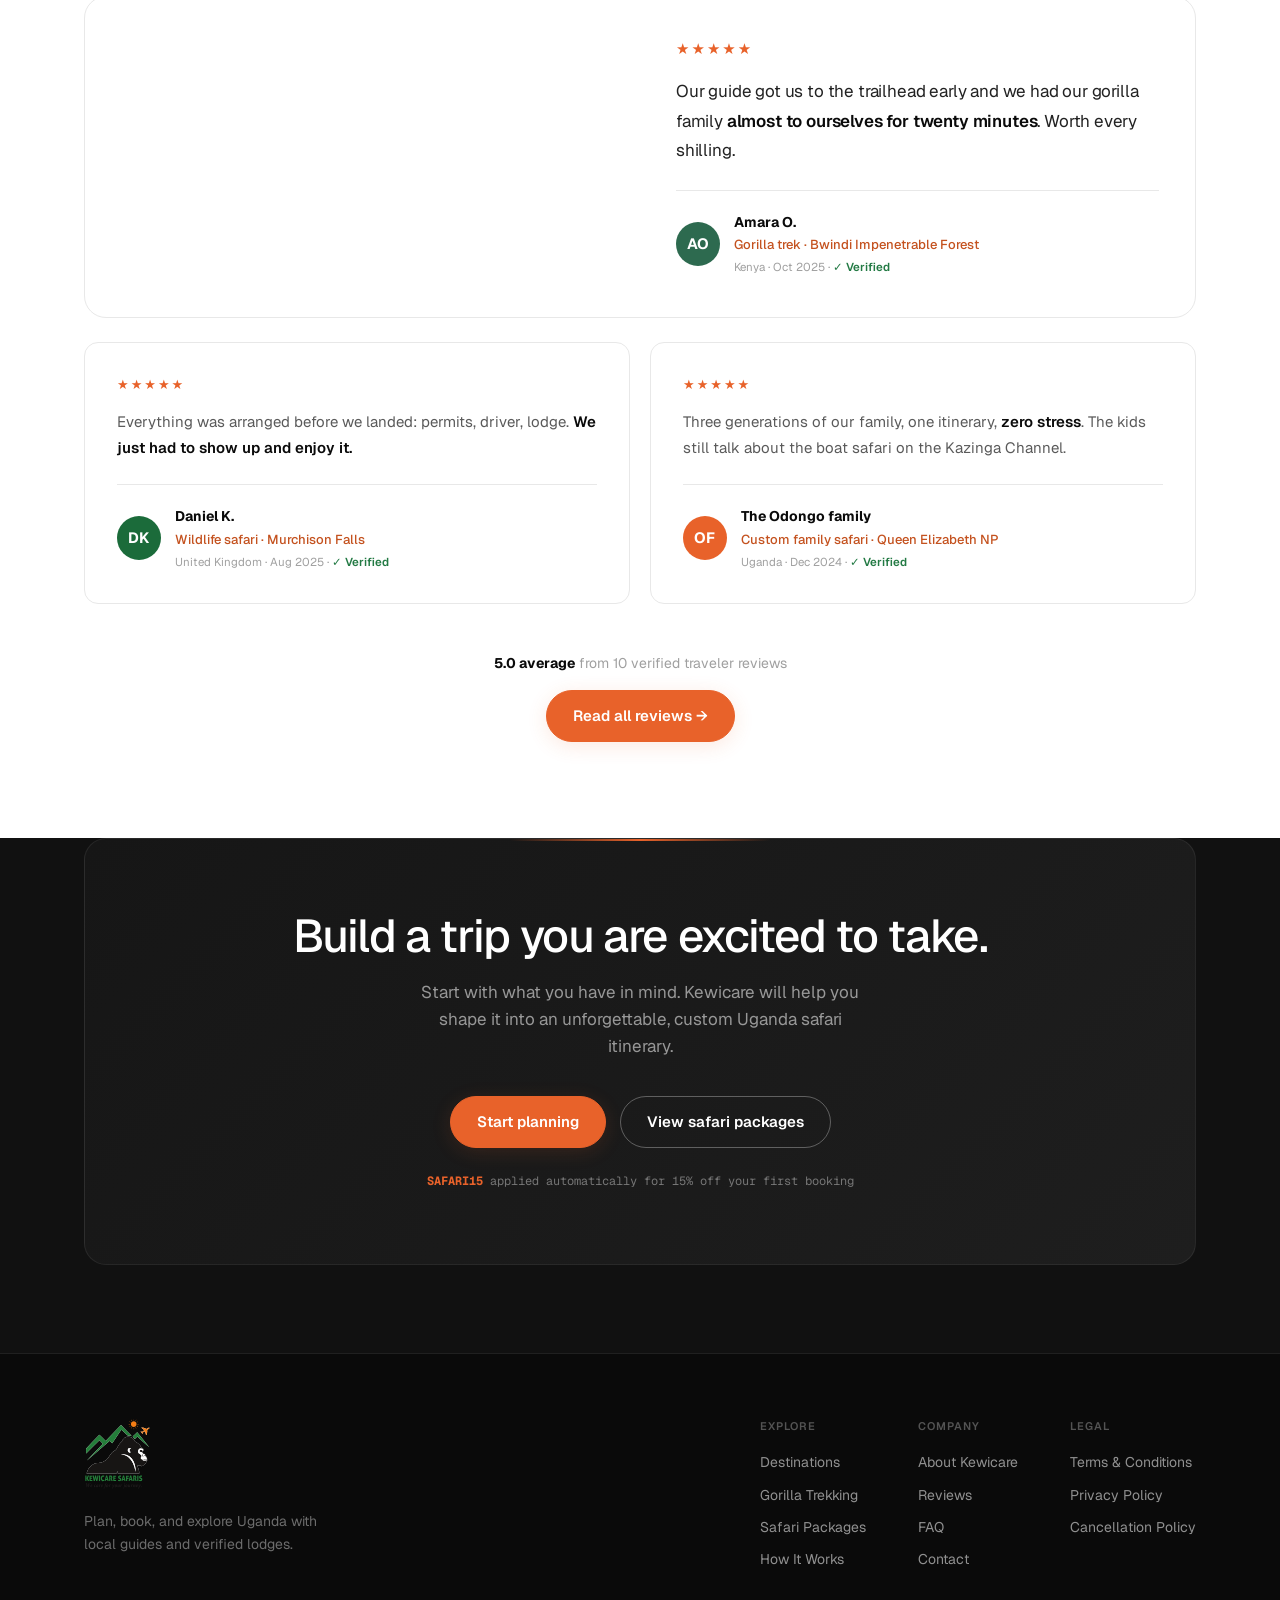
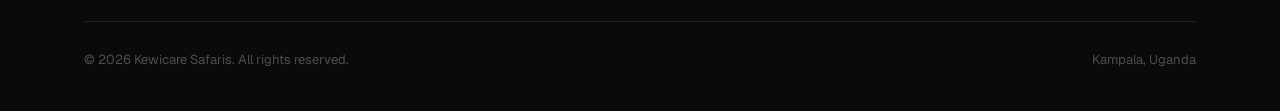
==== commit 3937ad8e: "fix(seo): configure Google Site Names with WebSite alternateName schema, @id entity linking, and app" ====
--- a/index.html
+++ b/index.html
@@ -11,6 +11,7 @@
 <link rel="apple-touch-icon" sizes="192x192" href="/logos/favicon-192.png">
 <meta name="robots" content="index, follow">
 <meta name="theme-color" content="#0a0a0a">
+<meta name="application-name" content="Kewicare Safaris">
 
 <!-- Open Graph / Facebook -->
 <meta property="og:type" content="website">
@@ -39,16 +40,24 @@
 <!-- Shared Stylesheet -->
 <link rel="stylesheet" href="/css/styles.css">
 
-<!-- Structured Data: WebSite with SearchAction -->
+<!-- Structured Data: WebSite with SearchAction and Alternate Names -->
 <script type="application/ld+json">
 {
   "@context": "https://schema.org",
   "@type": "WebSite",
+  "@id": "https://kewicare.com/#website",
   "name": "Kewicare Safaris",
+  "alternateName": ["Kewicare", "Kewicares", "kewicare.com", "Kewicare Safaris Uganda"],
   "url": "https://kewicare.com/",
+  "publisher": {
+    "@id": "https://kewicare.com/#organization"
+  },
   "potentialAction": {
     "@type": "SearchAction",
-    "target": "https://kewicare.com/destinations/?q={search_term_string}",
+    "target": {
+      "@type": "EntryPoint",
+      "urlTemplate": "https://kewicare.com/destinations/?q={search_term_string}"
+    },
     "query-input": "required name=search_term_string"
   }
 }
@@ -59,7 +68,9 @@
 {
   "@context": "https://schema.org",
   "@type": "TravelAgency",
+  "@id": "https://kewicare.com/#organization",
   "name": "Kewicare Safaris",
+  "alternateName": "Kewicare",
   "description": "Plan gorilla trekking, wildlife safaris, and custom Uganda trips with Kewicare Safaris. Permits, local guides, and itineraries handled end to end.",
   "url": "https://kewicare.com/",
   "image": "https://kewicare.com/uganda-safari.jpg",
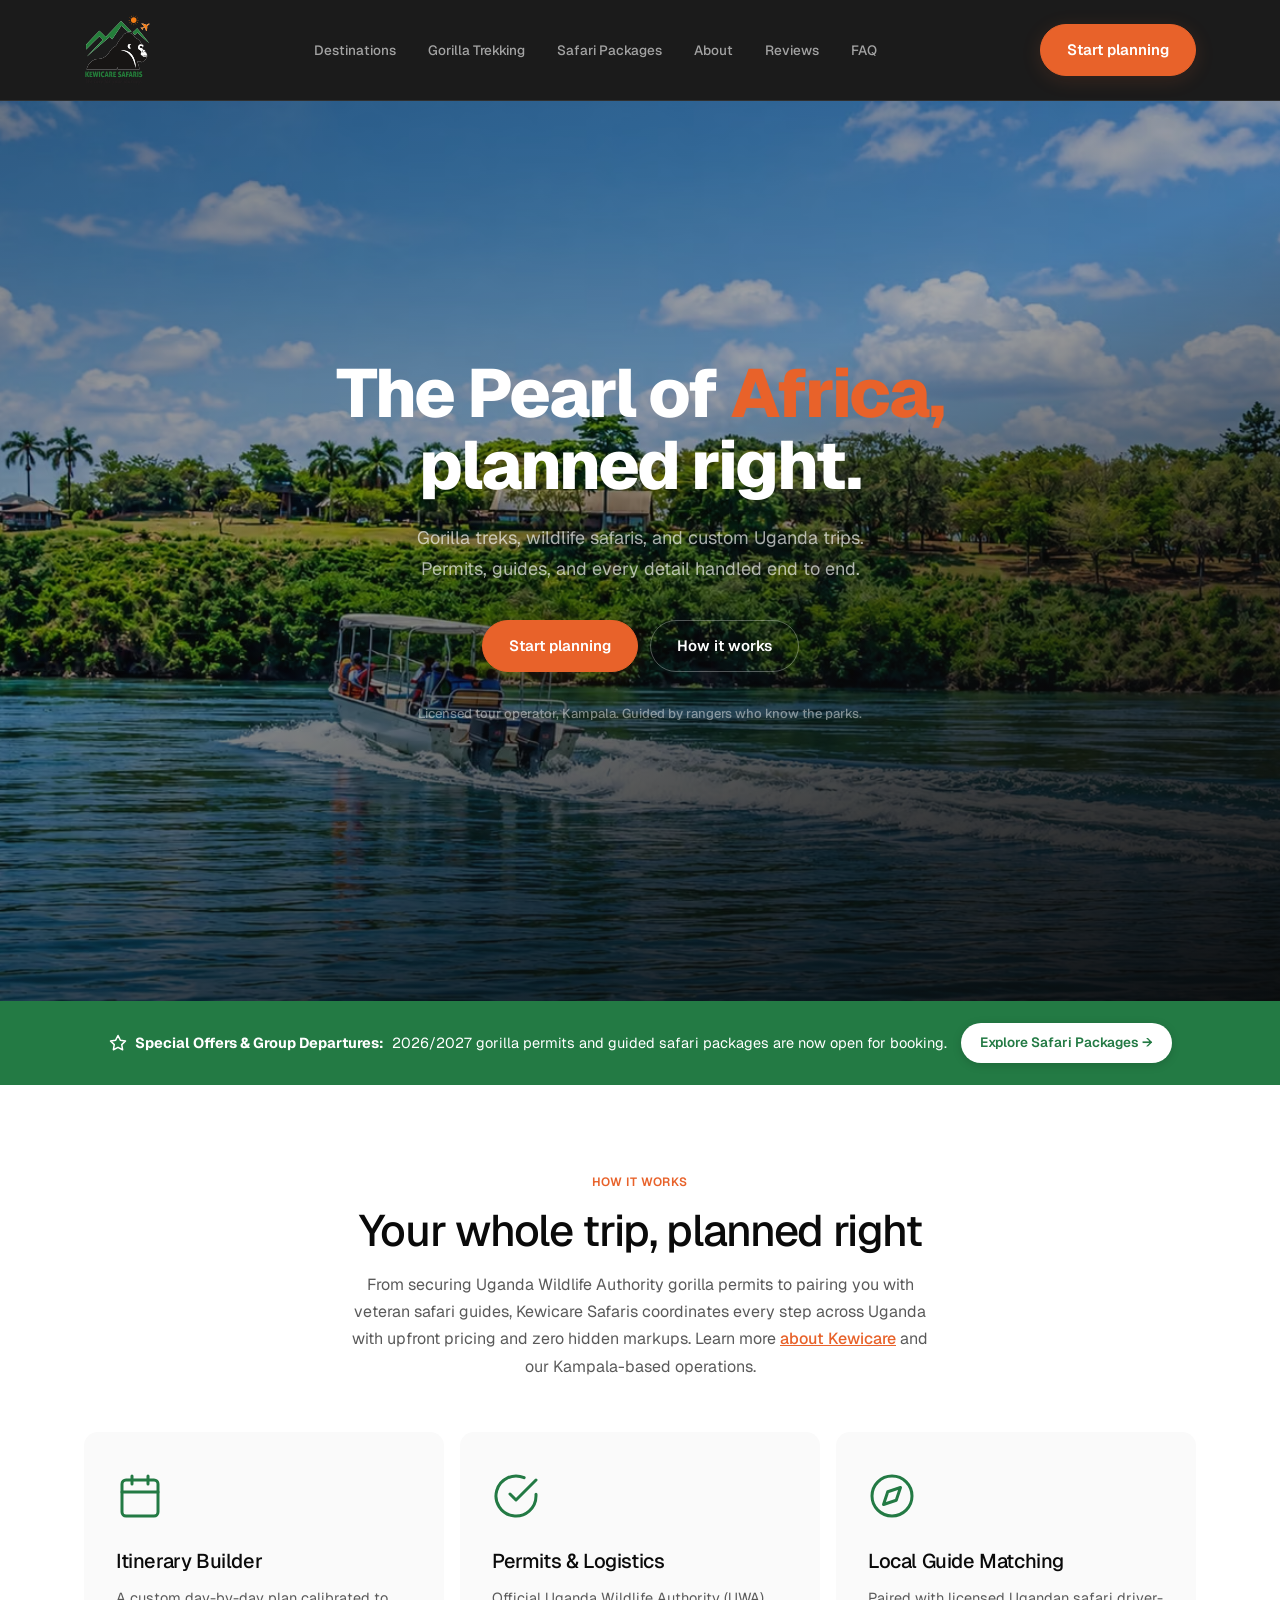
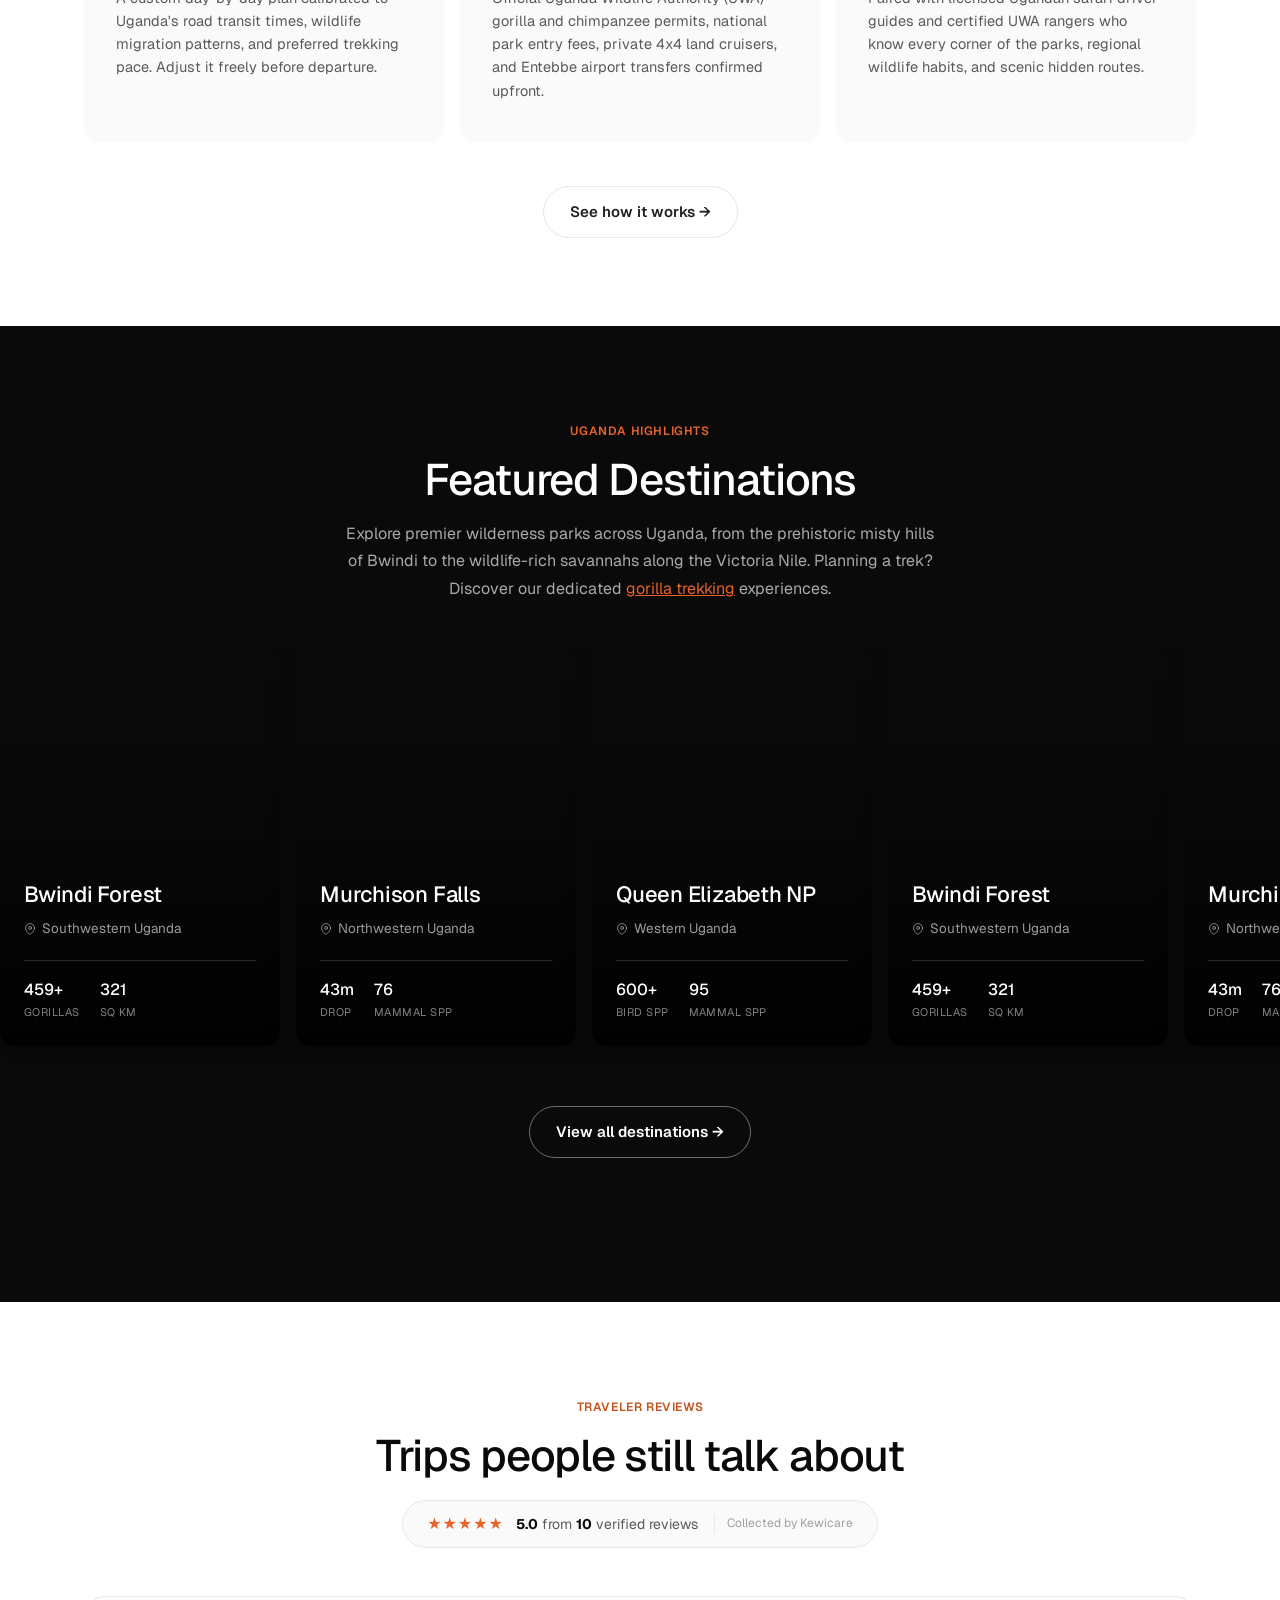
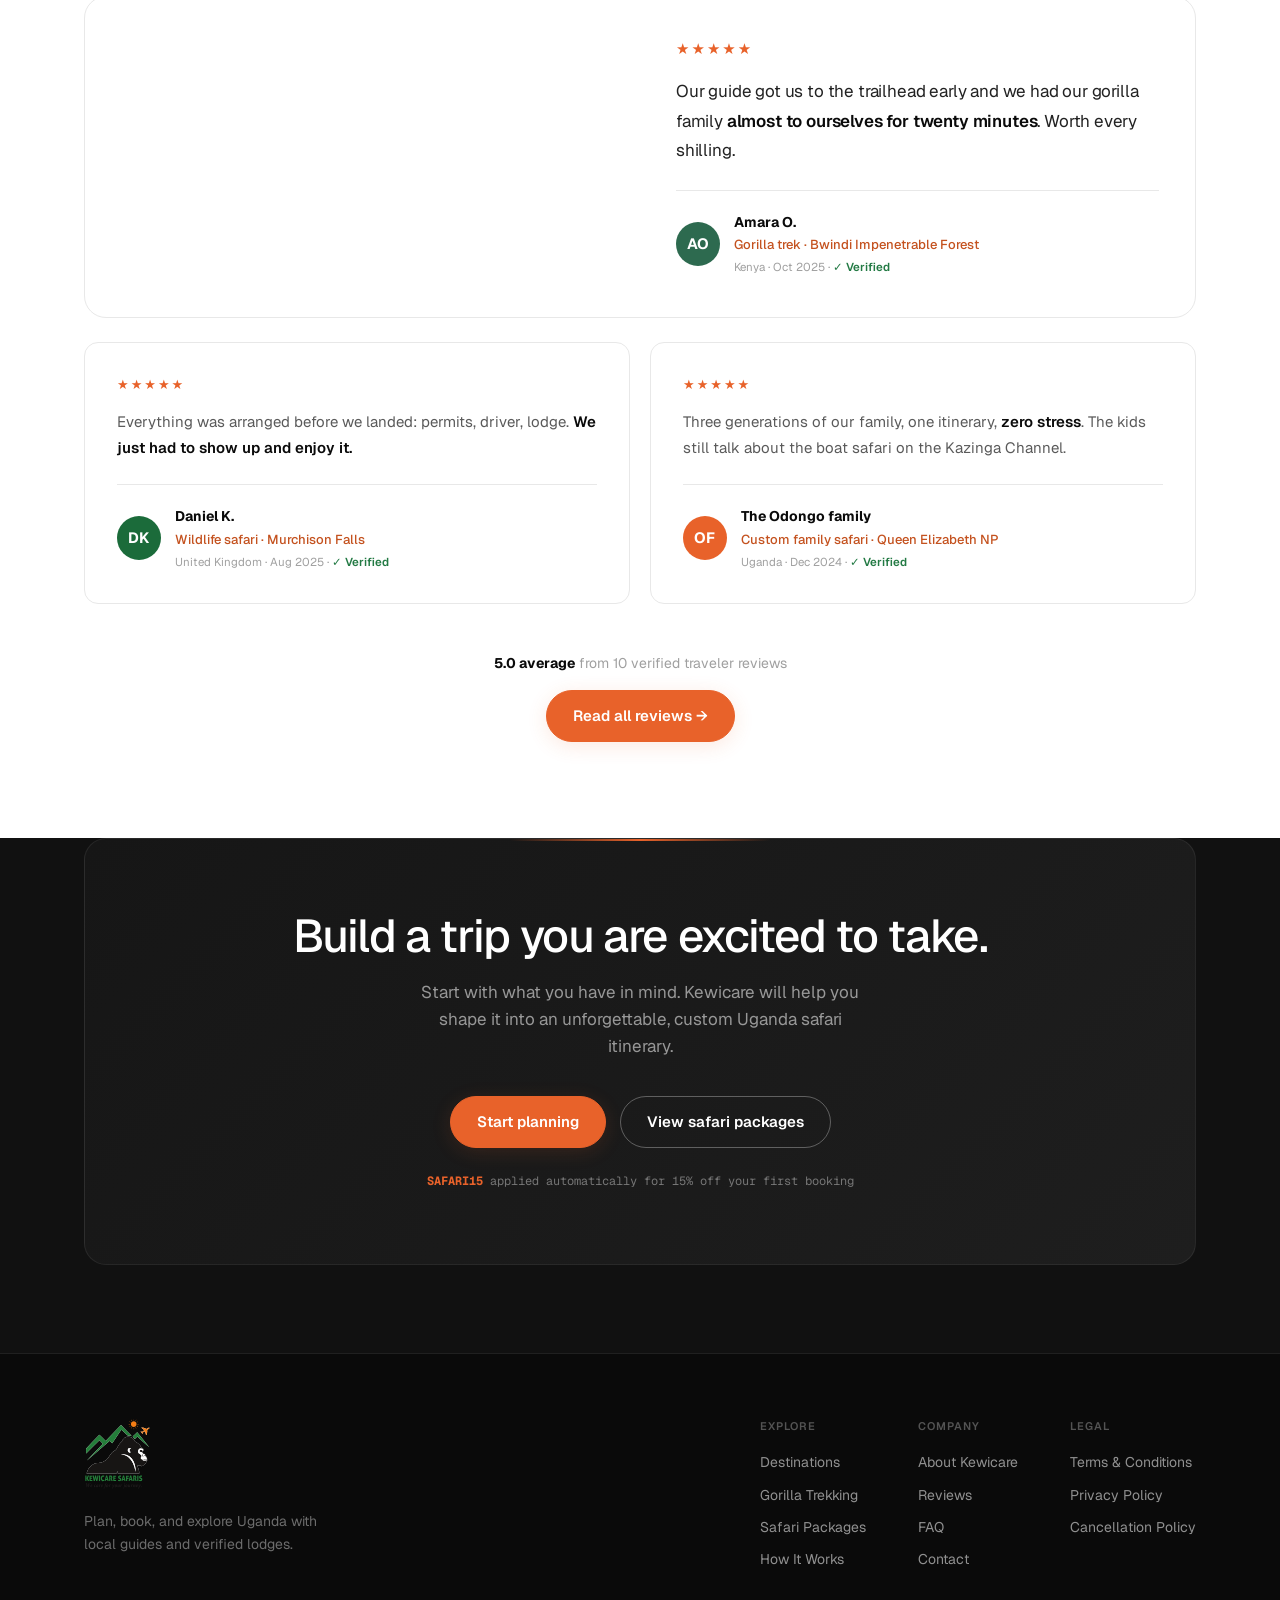
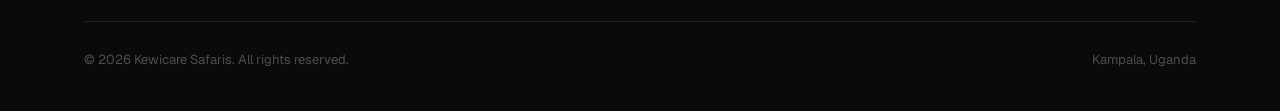
==== commit 5299cb5f: "fix(seo): replace placeholder schema phones, shorten titles, drop unused SearchAction - Replace plac" ====
--- a/index.html
+++ b/index.html
@@ -3,7 +3,7 @@
 <head>
 <meta charset="UTF-8">
 <meta name="viewport" content="width=device-width, initial-scale=1.0">
-<title>Kewicare Safaris | Gorilla Trekking &amp; Custom Uganda Safari Trips</title>
+<title>Kewicare Safaris | Uganda Gorilla Trekking &amp; Safaris</title>
 <meta name="description" content="Plan gorilla trekking, wildlife safaris, and custom Uganda trips with Kewicare Safaris. Permits, local guides, and itineraries handled end to end.">
 <link rel="canonical" href="https://kewicare.com/">
 <link rel="icon" type="image/png" href="/logos/favicon.png">
@@ -40,7 +40,7 @@
 <!-- Shared Stylesheet -->
 <link rel="stylesheet" href="/css/styles.css">
 
-<!-- Structured Data: WebSite with SearchAction and Alternate Names -->
+<!-- Structured Data: WebSite with Alternate Names -->
 <script type="application/ld+json">
 {
   "@context": "https://schema.org",
@@ -51,14 +51,6 @@
   "url": "https://kewicare.com/",
   "publisher": {
     "@id": "https://kewicare.com/#organization"
-  },
-  "potentialAction": {
-    "@type": "SearchAction",
-    "target": {
-      "@type": "EntryPoint",
-      "urlTemplate": "https://kewicare.com/destinations/?q={search_term_string}"
-    },
-    "query-input": "required name=search_term_string"
   }
 }
 </script>
@@ -75,7 +67,7 @@
   "url": "https://kewicare.com/",
   "image": "https://kewicare.com/uganda-safari.jpg",
   "logo": "https://kewicare.com/logos/kewicare-logo-1000px.png",
-  "telephone": "+256 700 000000",
+  "telephone": "+256-771-188630",
   "email": "info@kewicare.com",
   "address": {
     "@type": "PostalAddress",
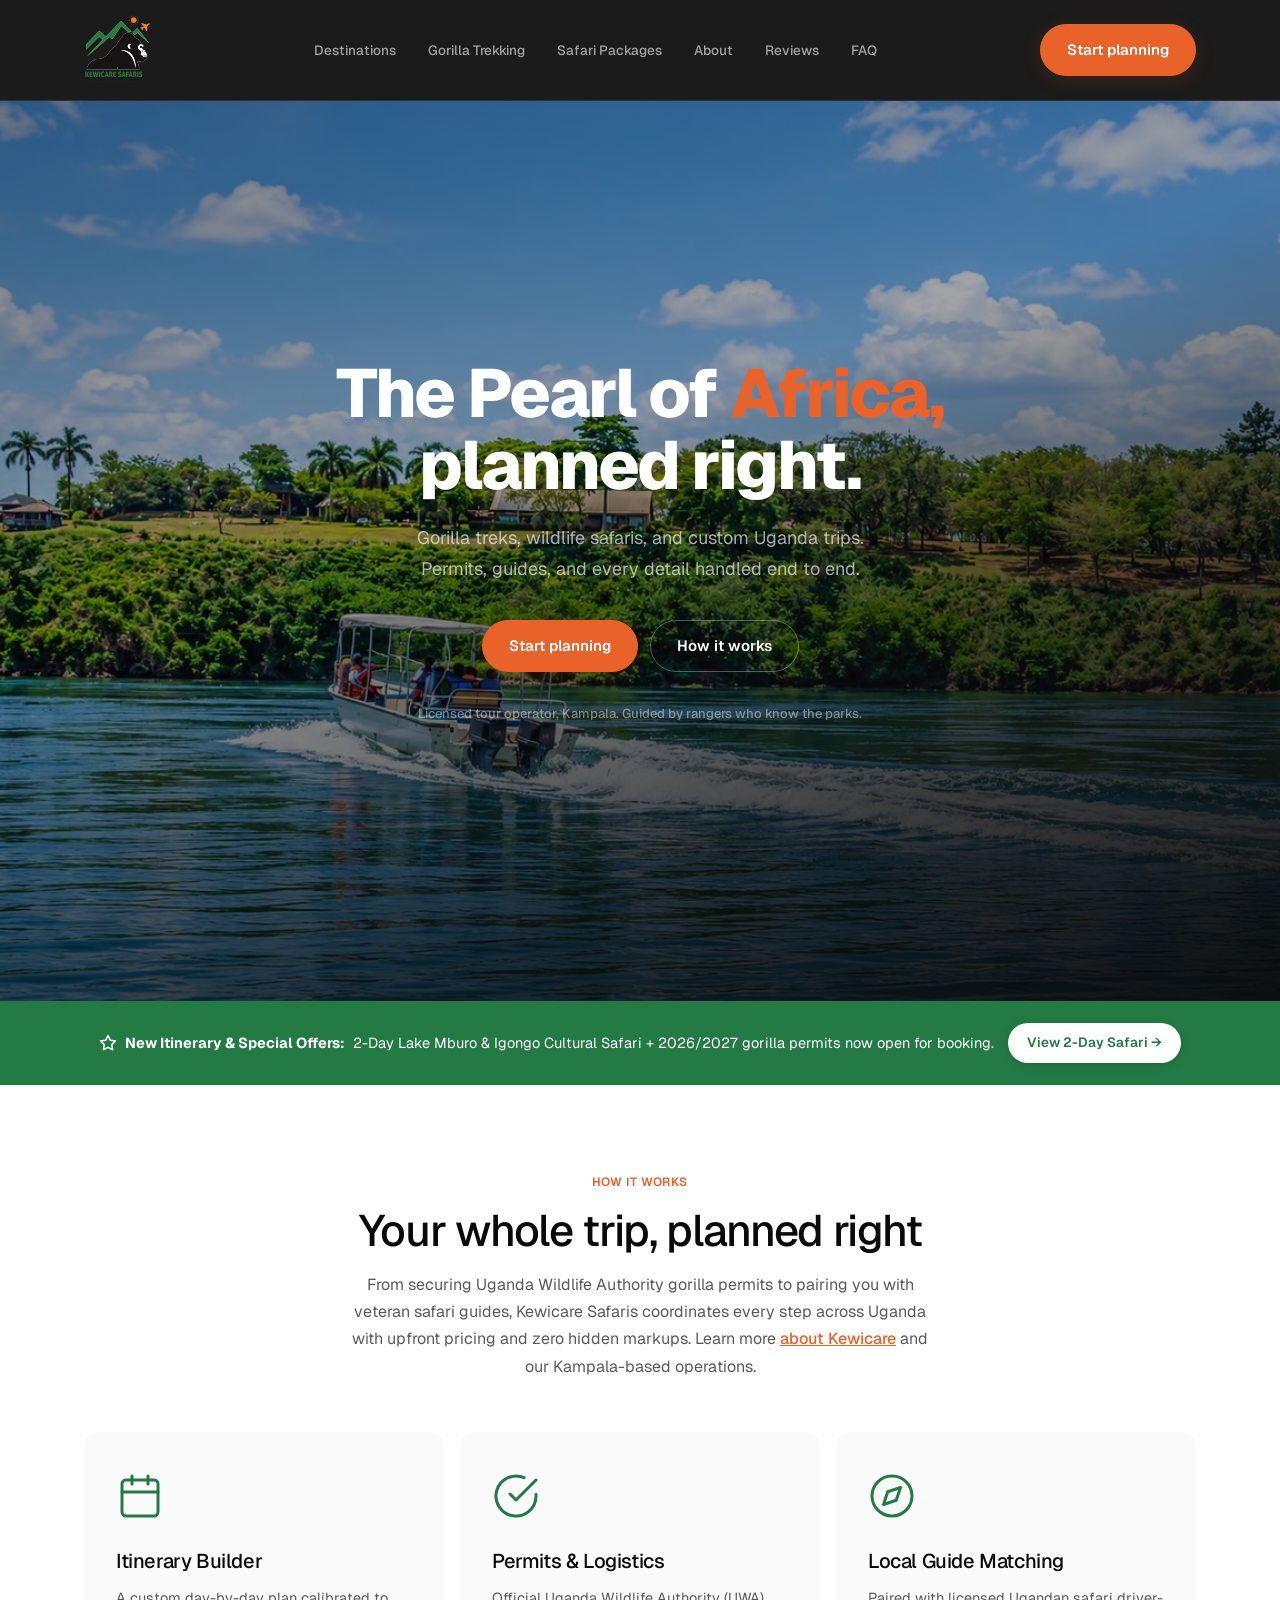
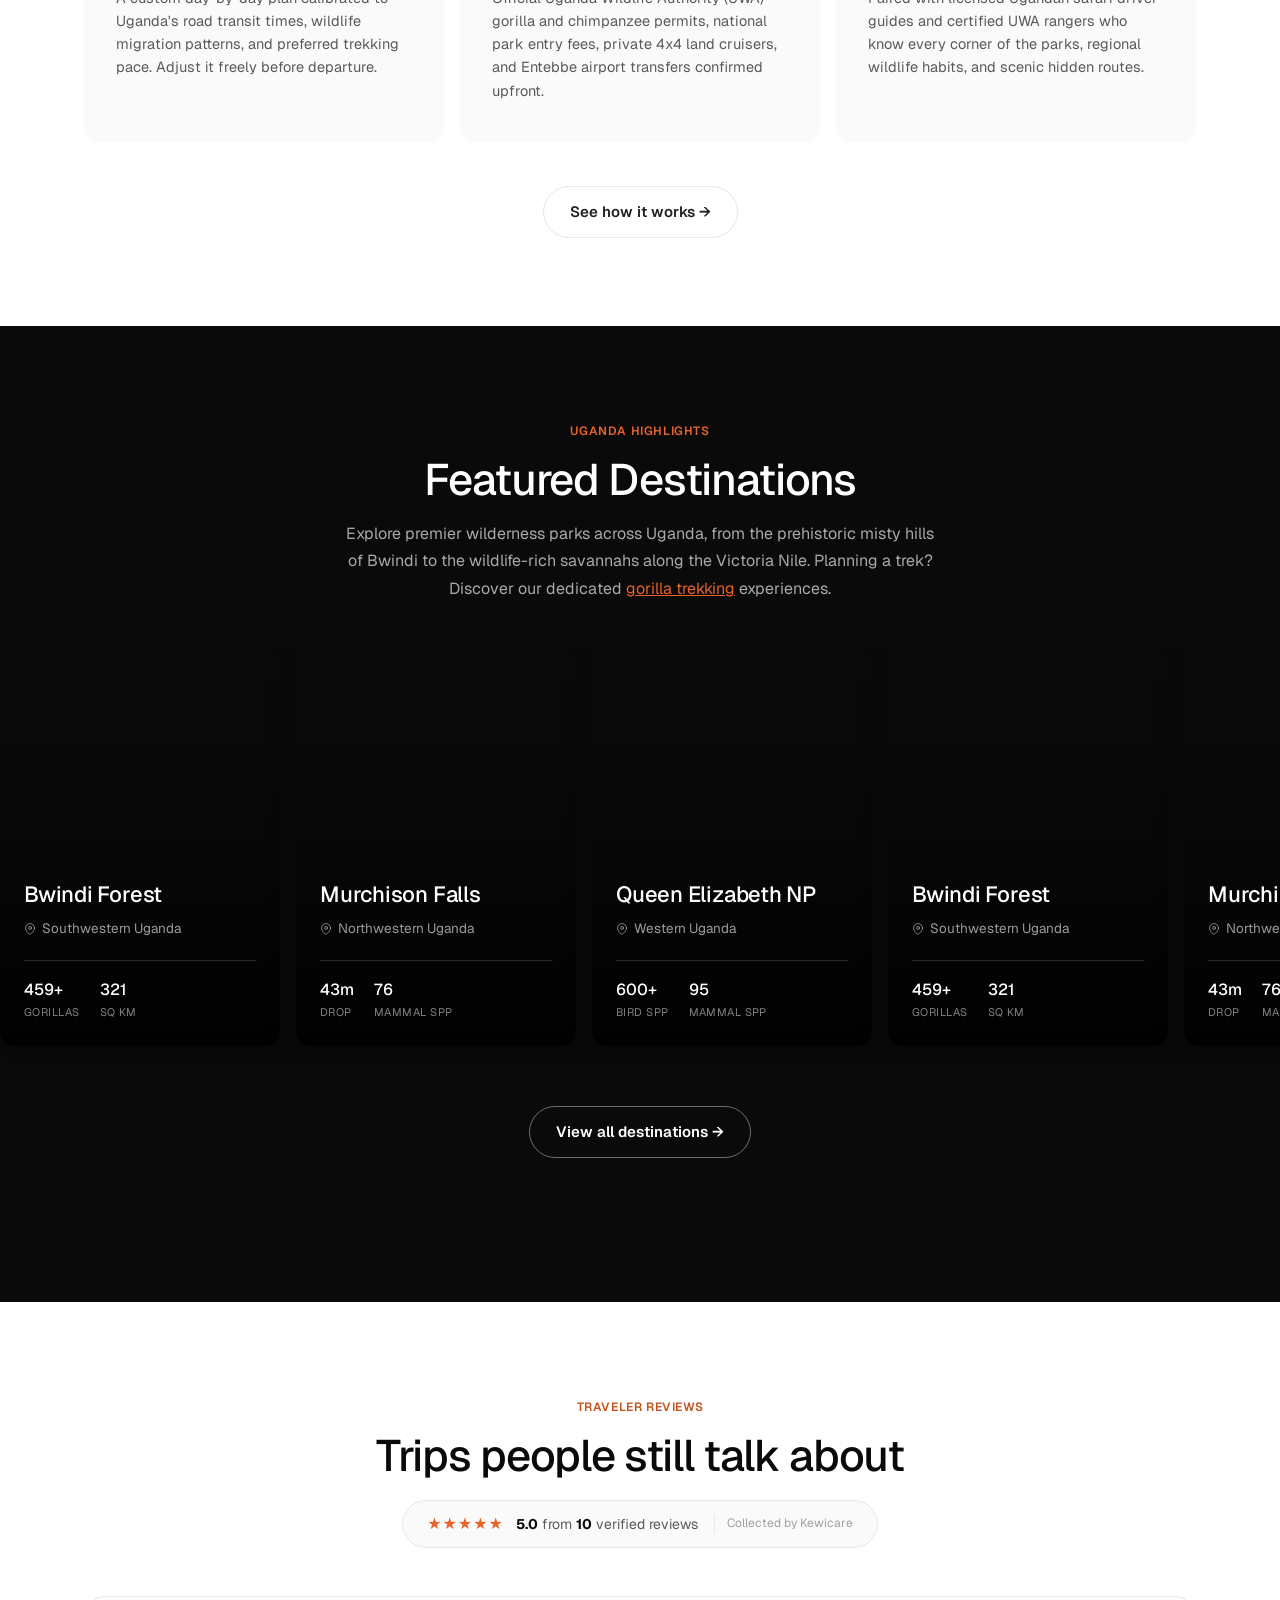
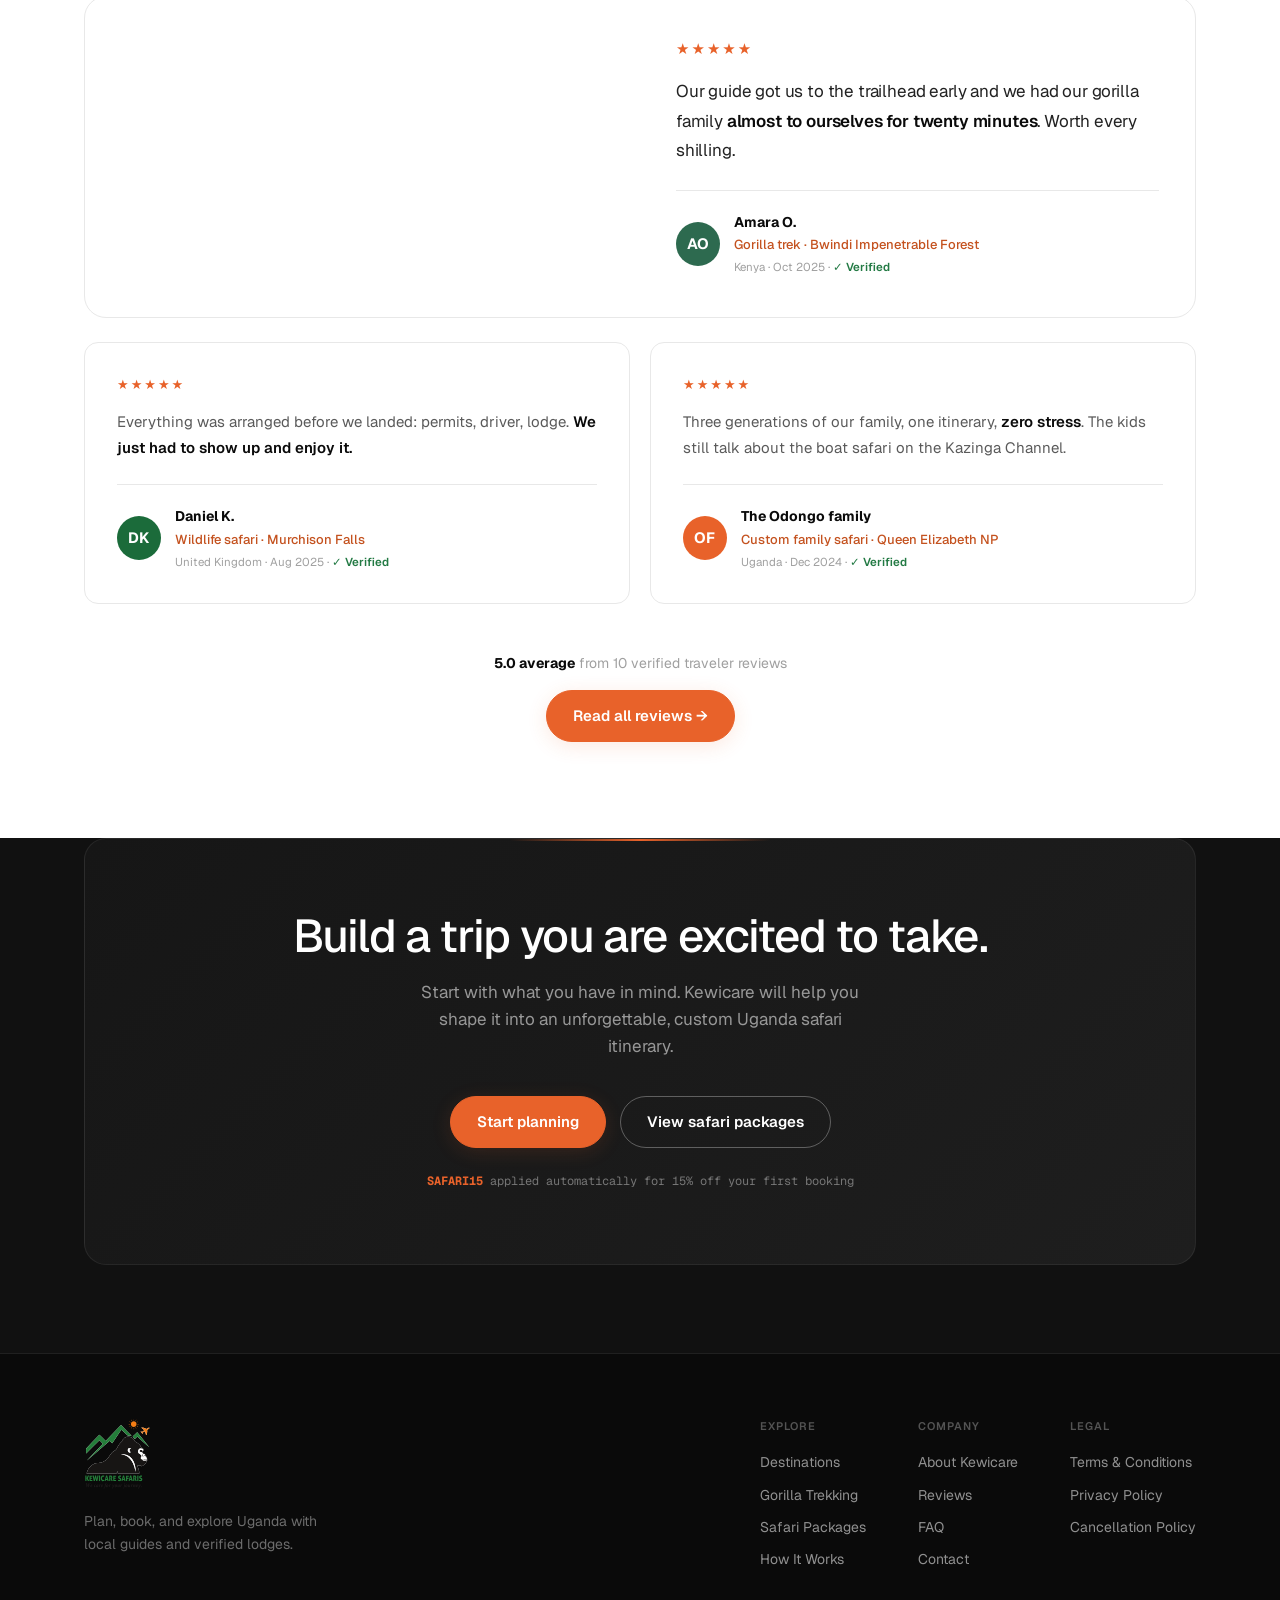
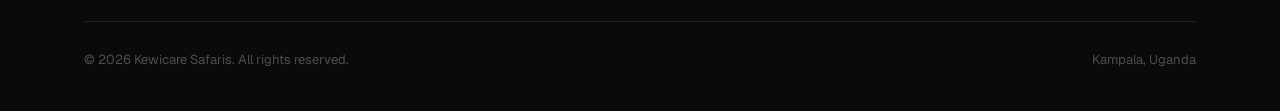
==== commit 28f92e64: "Add 2-Day Lake Mburo & Igongo Cultural Experience itinerary to safari packages, homepage, and contac" ====
--- a/index.html
+++ b/index.html
@@ -155,9 +155,9 @@
     <div class="wrap" style="display: flex; align-items: center; justify-content: center; gap: 14px; flex-wrap: wrap; font-size: 14.5px;">
       <span style="display: inline-flex; align-items: center; gap: 8px;">
         <svg width="18" height="18" viewBox="0 0 24 24" fill="none" stroke="currentColor" stroke-width="2" stroke-linecap="round" stroke-linejoin="round"><polygon points="12 2 15.09 8.26 22 9.27 17 14.14 18.18 21.02 12 17.77 5.82 21.02 7 14.14 2 9.27 8.91 8.26 12 2"/></svg>
-        <strong>Special Offers &amp; Group Departures:</strong> 2026/2027 gorilla permits and guided safari packages are now open for booking.
+        <strong>New Itinerary &amp; Special Offers:</strong> 2-Day Lake Mburo &amp; Igongo Cultural Safari + 2026/2027 gorilla permits now open for booking.
       </span>
-      <a href="/safari-packages/" class="btn" style="background: var(--white); color: var(--green-mid); padding: 8px 18px; font-size: 13.5px; font-weight: 600; box-shadow: 0 2px 10px rgba(0,0,0,0.15);">Explore Safari Packages &rarr;</a>
+      <a href="/safari-packages/#lake-mburo-cultural" class="btn" style="background: var(--white); color: var(--green-mid); padding: 8px 18px; font-size: 13.5px; font-weight: 600; box-shadow: 0 2px 10px rgba(0,0,0,0.15);">View 2-Day Safari &rarr;</a>
     </div>
   </section>
 
--- a/css/styles.css
+++ b/css/styles.css
@@ -316,7 +316,22 @@
 .stats-row{display:flex;gap:32px;justify-content:center;flex-wrap:wrap;padding:40px 0;}
 .stat-item{text-align:center;min-width:120px;}
 .stat-item .stat-number{font-size:clamp(28px,4vw,42px);font-weight:700;color:var(--orange);letter-spacing:-0.02em;}
-.stat-item .stat-label{font-size:13px;color:var(--grey-400);text-transform:uppercase;letter-spacing:.04em;margin-top:4px;}
+/* --- Itinerary Details Accordion --- */
+.itinerary-details{margin:18px 0;background:var(--grey-50);border:1px solid var(--grey-200);border-radius:var(--radius-sm);overflow:hidden;}
+.itinerary-toggle{padding:12px 16px;font-size:13.5px;font-weight:600;color:var(--orange-deep);cursor:pointer;display:flex;align-items:center;justify-content:space-between;user-select:none;list-style:none;background:rgba(232,98,42,.05);border-bottom:1px solid transparent;transition:background .2s;}
+.itinerary-toggle:hover{background:rgba(232,98,42,.1);}
+.itinerary-toggle::-webkit-details-marker{display:none;}
+.itinerary-toggle svg{transition:transform .25s ease;color:var(--orange-deep);}
+.itinerary-details[open] .itinerary-toggle{border-bottom-color:var(--grey-200);}
+.itinerary-details[open] .itinerary-toggle svg{transform:rotate(180deg);}
+.itinerary-timeline{padding:16px;display:flex;flex-direction:column;gap:16px;}
+.itinerary-day{display:flex;gap:12px;align-items:flex-start;}
+.day-badge{background:var(--black);color:var(--white);font-size:11px;font-weight:700;padding:4px 8px;border-radius:4px;white-space:nowrap;margin-top:2px;font-family:var(--font-mono);flex-shrink:0;}
+.day-content{flex:1;}
+.day-content h4{font-size:14px;font-weight:700;color:var(--black);margin:0 0 6px;line-height:1.4;}
+.day-content p{font-size:13px;color:var(--grey-600);line-height:1.6;margin:0 0 8px;}
+.day-meta{display:flex;flex-wrap:wrap;gap:12px;font-size:12px;color:var(--grey-800);background:var(--white);padding:8px 12px;border-radius:4px;border:1px solid var(--grey-200);margin-top:6px;}
+.day-meta span strong{color:var(--orange-deep);}
 
 /* --- Responsive overrides --- */
 @media(max-width:900px){.wall{grid-template-columns:repeat(2,1fr);}.footer-cols{gap:28px;}}
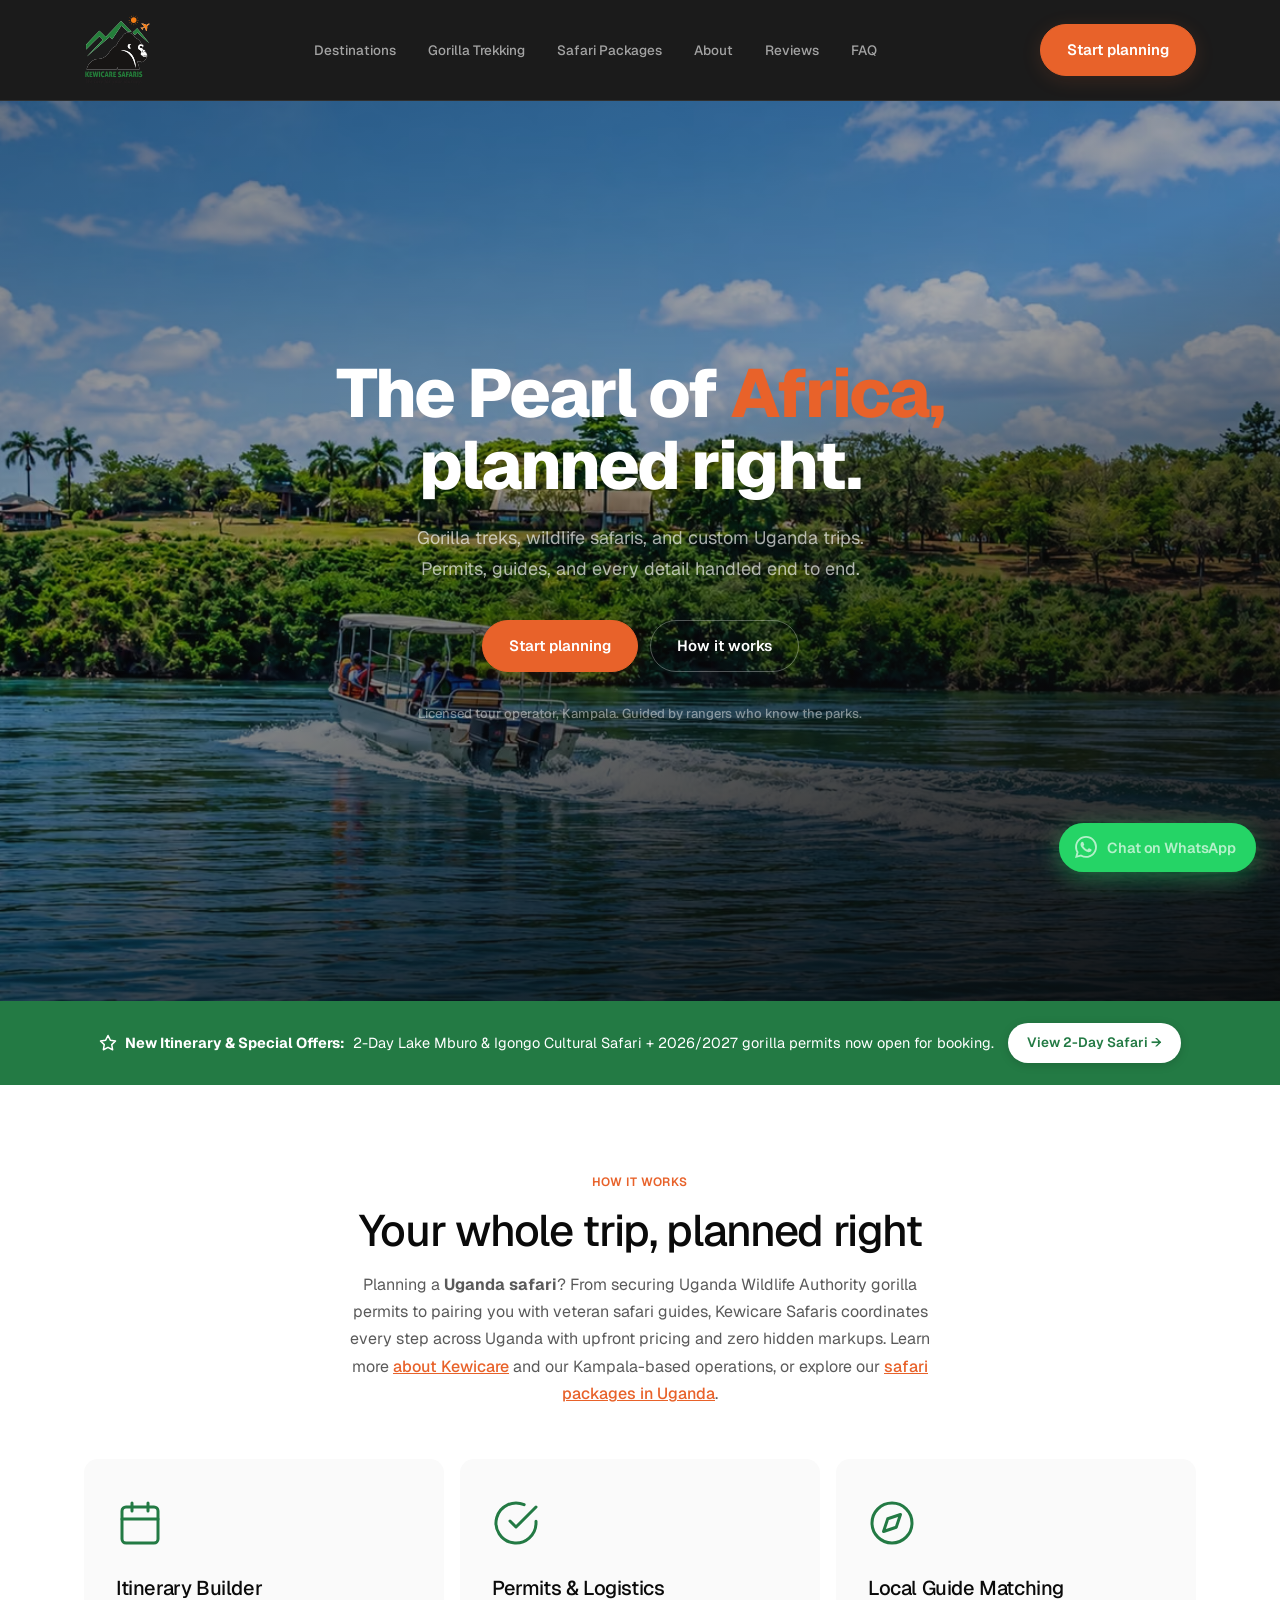
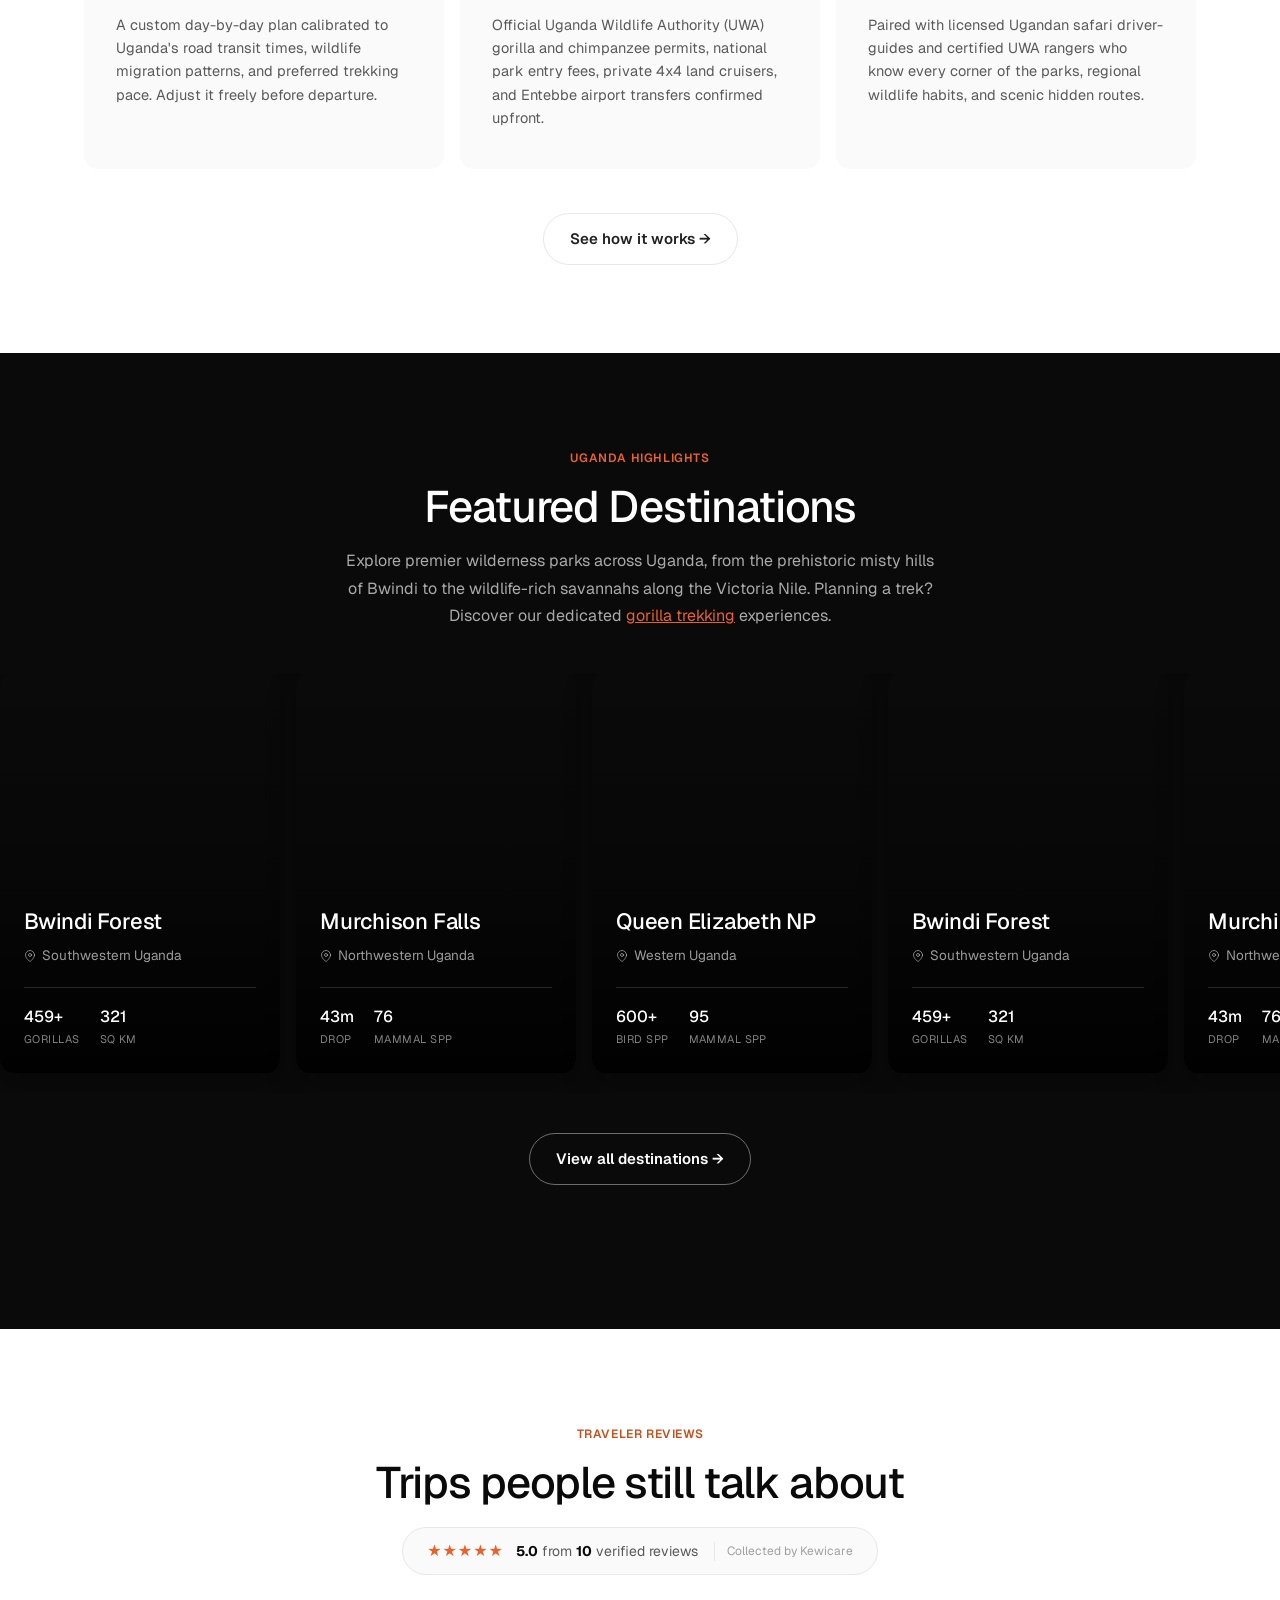
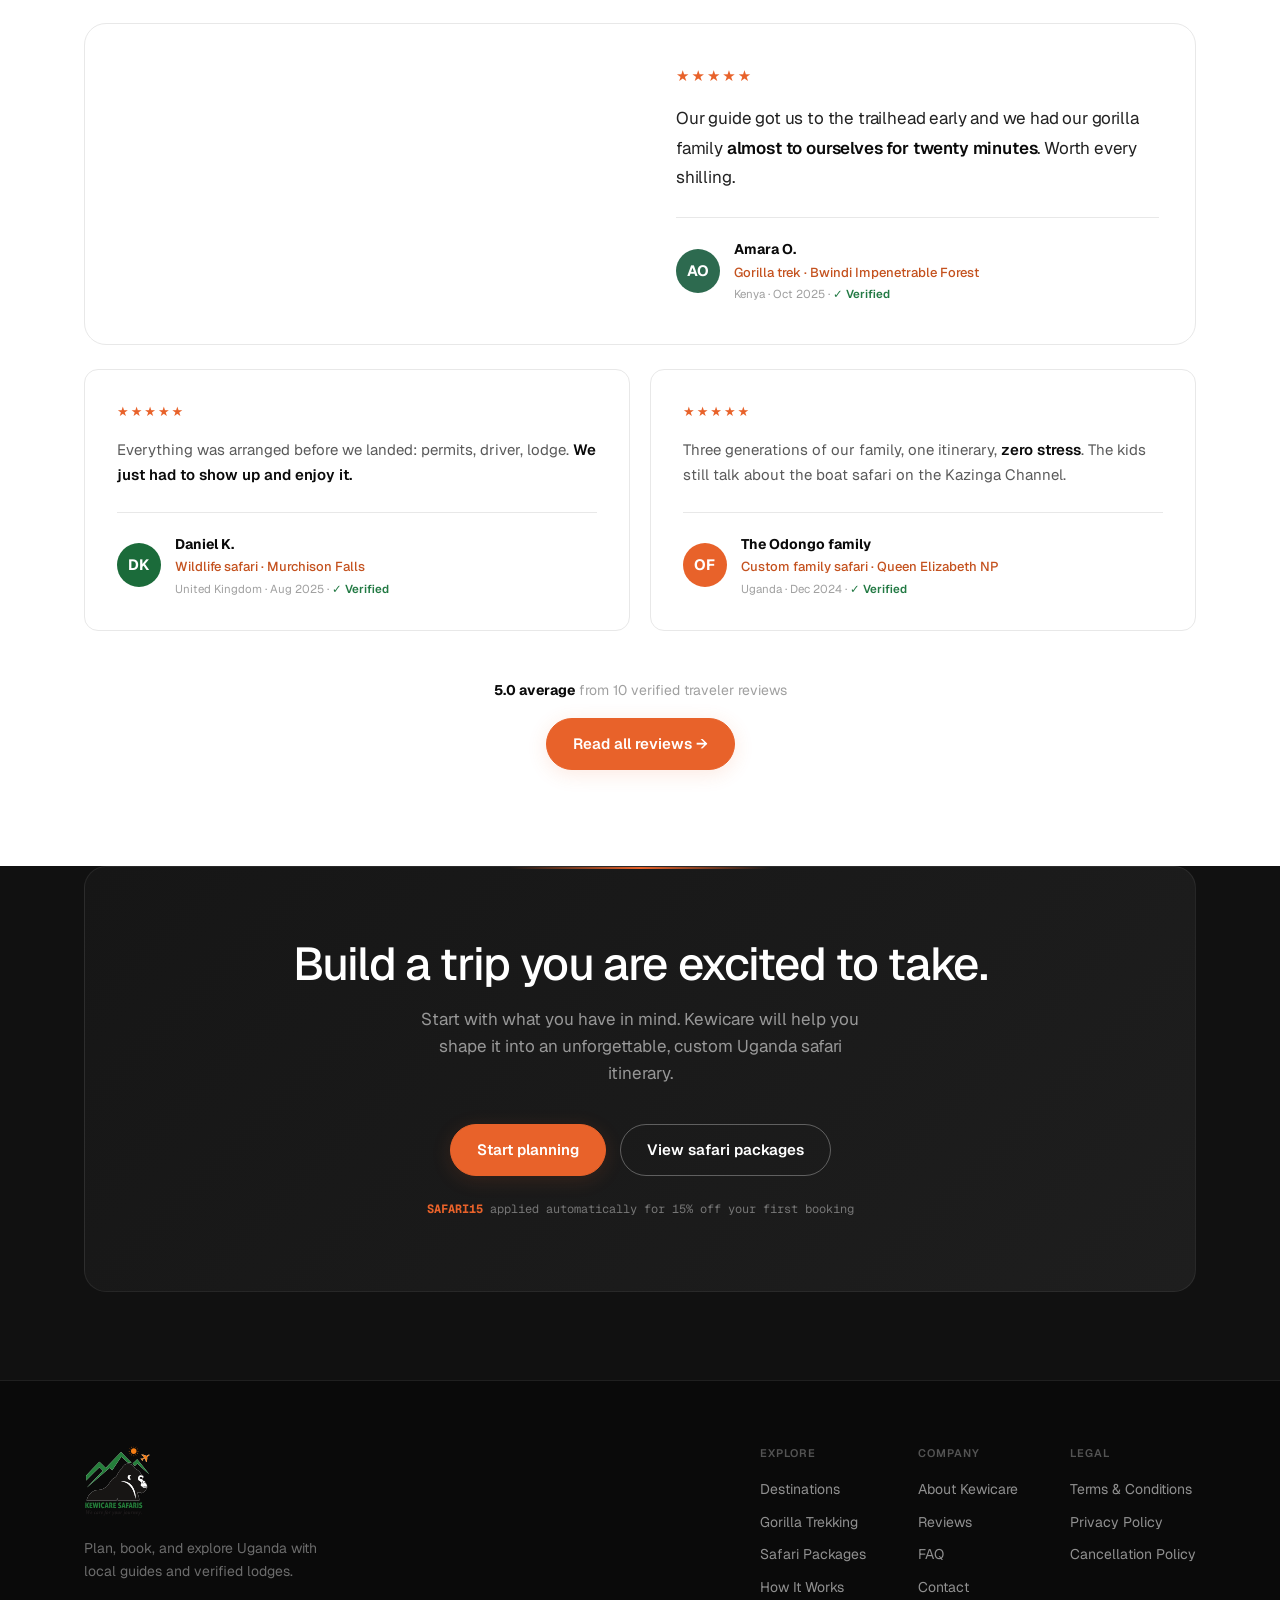
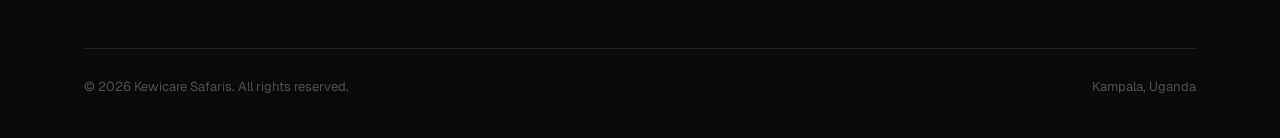
==== commit a9c12739: "SEO meta updates, WebSite schema fix, trailingSlash config, and WhatsApp button" ====
--- a/index.html
+++ b/index.html
@@ -3,8 +3,8 @@
 <head>
 <meta charset="UTF-8">
 <meta name="viewport" content="width=device-width, initial-scale=1.0">
-<title>Kewicare Safaris | Uganda Gorilla Trekking &amp; Safaris</title>
-<meta name="description" content="Plan gorilla trekking, wildlife safaris, and custom Uganda trips with Kewicare Safaris. Permits, local guides, and itineraries handled end to end.">
+<title>Kewicare Safaris | Uganda Safaris &amp; Gorilla Trekking</title>
+<meta name="description" content="Uganda safaris &amp; gorilla trekking planned end-to-end by a licensed Kampala operator. Permits from $800, private 4x4 guides, custom itineraries. Get a free quote in 24hrs.">
 <link rel="canonical" href="https://kewicare.com/">
 <link rel="icon" type="image/png" href="/logos/favicon.png">
 <link rel="icon" type="image/png" sizes="192x192" href="/logos/favicon-192.png">
@@ -16,16 +16,16 @@
 <!-- Open Graph / Facebook -->
 <meta property="og:type" content="website">
 <meta property="og:site_name" content="Kewicare Safaris">
-<meta property="og:title" content="Kewicare Safaris | Gorilla Trekking &amp; Custom Uganda Safari Trips">
-<meta property="og:description" content="Plan gorilla trekking, wildlife safaris, and custom Uganda trips with Kewicare Safaris. Permits, local guides, and itineraries handled end to end.">
+<meta property="og:title" content="Kewicare Safaris | Uganda Safaris &amp; Gorilla Trekking">
+<meta property="og:description" content="Uganda safaris &amp; gorilla trekking planned end-to-end by a licensed Kampala operator. Permits from $800, private 4x4 guides, custom itineraries. Get a free quote in 24hrs.">
 <meta property="og:url" content="https://kewicare.com/">
 <meta property="og:image" content="https://kewicare.com/logos/kewicare-logo-500px.png">
 <meta property="og:locale" content="en_US">
 
 <!-- Twitter Card -->
 <meta name="twitter:card" content="summary_large_image">
-<meta name="twitter:title" content="Kewicare Safaris | Gorilla Trekking &amp; Custom Uganda Safari Trips">
-<meta name="twitter:description" content="Plan gorilla trekking, wildlife safaris, and custom Uganda trips with Kewicare Safaris. Permits, local guides, and itineraries handled end to end.">
+<meta name="twitter:title" content="Kewicare Safaris | Uganda Safaris &amp; Gorilla Trekking">
+<meta name="twitter:description" content="Uganda safaris &amp; gorilla trekking planned end-to-end by a licensed Kampala operator. Permits from $800, private 4x4 guides, custom itineraries. Get a free quote in 24hrs.">
 <meta name="twitter:image" content="https://kewicare.com/logos/kewicare-logo-500px.png">
 
 <!-- Fonts -->
@@ -40,14 +40,14 @@
 <!-- Shared Stylesheet -->
 <link rel="stylesheet" href="/css/styles.css">
 
-<!-- Structured Data: WebSite with Alternate Names -->
+<!-- Structured Data: WebSite -->
 <script type="application/ld+json">
 {
   "@context": "https://schema.org",
   "@type": "WebSite",
   "@id": "https://kewicare.com/#website",
   "name": "Kewicare Safaris",
-  "alternateName": ["Kewicare", "Kewicares", "kewicare.com", "Kewicare Safaris Uganda"],
+  "alternateName": "Kewicare Safaris Uganda",
   "url": "https://kewicare.com/",
   "publisher": {
     "@id": "https://kewicare.com/#organization"
@@ -63,7 +63,7 @@
   "@id": "https://kewicare.com/#organization",
   "name": "Kewicare Safaris",
   "alternateName": "Kewicare",
-  "description": "Plan gorilla trekking, wildlife safaris, and custom Uganda trips with Kewicare Safaris. Permits, local guides, and itineraries handled end to end.",
+  "description": "Kewicare Safaris is a licensed Kampala-based tour operator specialising in Uganda safari packages, gorilla trekking in Bwindi and Mgahinga, and custom wildlife safaris across Uganda's national parks. Permits, 4x4 guides, and itineraries arranged end to end.",
   "url": "https://kewicare.com/",
   "image": "https://kewicare.com/uganda-safari.jpg",
   "logo": "https://kewicare.com/logos/kewicare-logo-1000px.png",
@@ -93,11 +93,17 @@
     "opens": "08:00",
     "closes": "20:00"
   },
-  "areaServed": {
-    "@type": "Country",
-    "name": "Uganda"
-  },
-  "priceRange": "$$"
+  "areaServed": [
+    { "@type": "Country", "name": "Uganda" },
+    { "@type": "Country", "name": "United States" },
+    { "@type": "Country", "name": "United Kingdom" },
+    { "@type": "Country", "name": "Germany" },
+    { "@type": "Country", "name": "Canada" },
+    { "@type": "Country", "name": "Netherlands" }
+  ],
+  "currenciesAccepted": "USD",
+  "priceRange": "$800 - $5000",
+  "hasMap": "https://maps.app.goo.gl/Kampala"
 }
 </script>
 </head>
@@ -167,7 +173,7 @@
       <div class="section-head">
         <span class="eyebrow">How It Works</span>
         <h2>Your whole trip, planned right</h2>
-        <p>From securing Uganda Wildlife Authority gorilla permits to pairing you with veteran safari guides, Kewicare Safaris coordinates every step across Uganda with upfront pricing and zero hidden markups. Learn more <a href="/about/" style="color: var(--orange); text-decoration: underline; font-weight: 500;">about Kewicare</a> and our Kampala-based operations.</p>
+        <p>Planning a <strong>Uganda safari</strong>? From securing Uganda Wildlife Authority gorilla permits to pairing you with veteran safari guides, Kewicare Safaris coordinates every step across Uganda with upfront pricing and zero hidden markups. Learn more <a href="/about/" style="color: var(--orange); text-decoration: underline; font-weight: 500;">about Kewicare</a> and our Kampala-based operations, or explore our <a href="/safari-packages/" style="color: var(--orange); text-decoration: underline; font-weight: 500;">safari packages in Uganda</a>.</p>
       </div>
       <div class="feature-grid">
         <div class="feature-card reveal-up">
